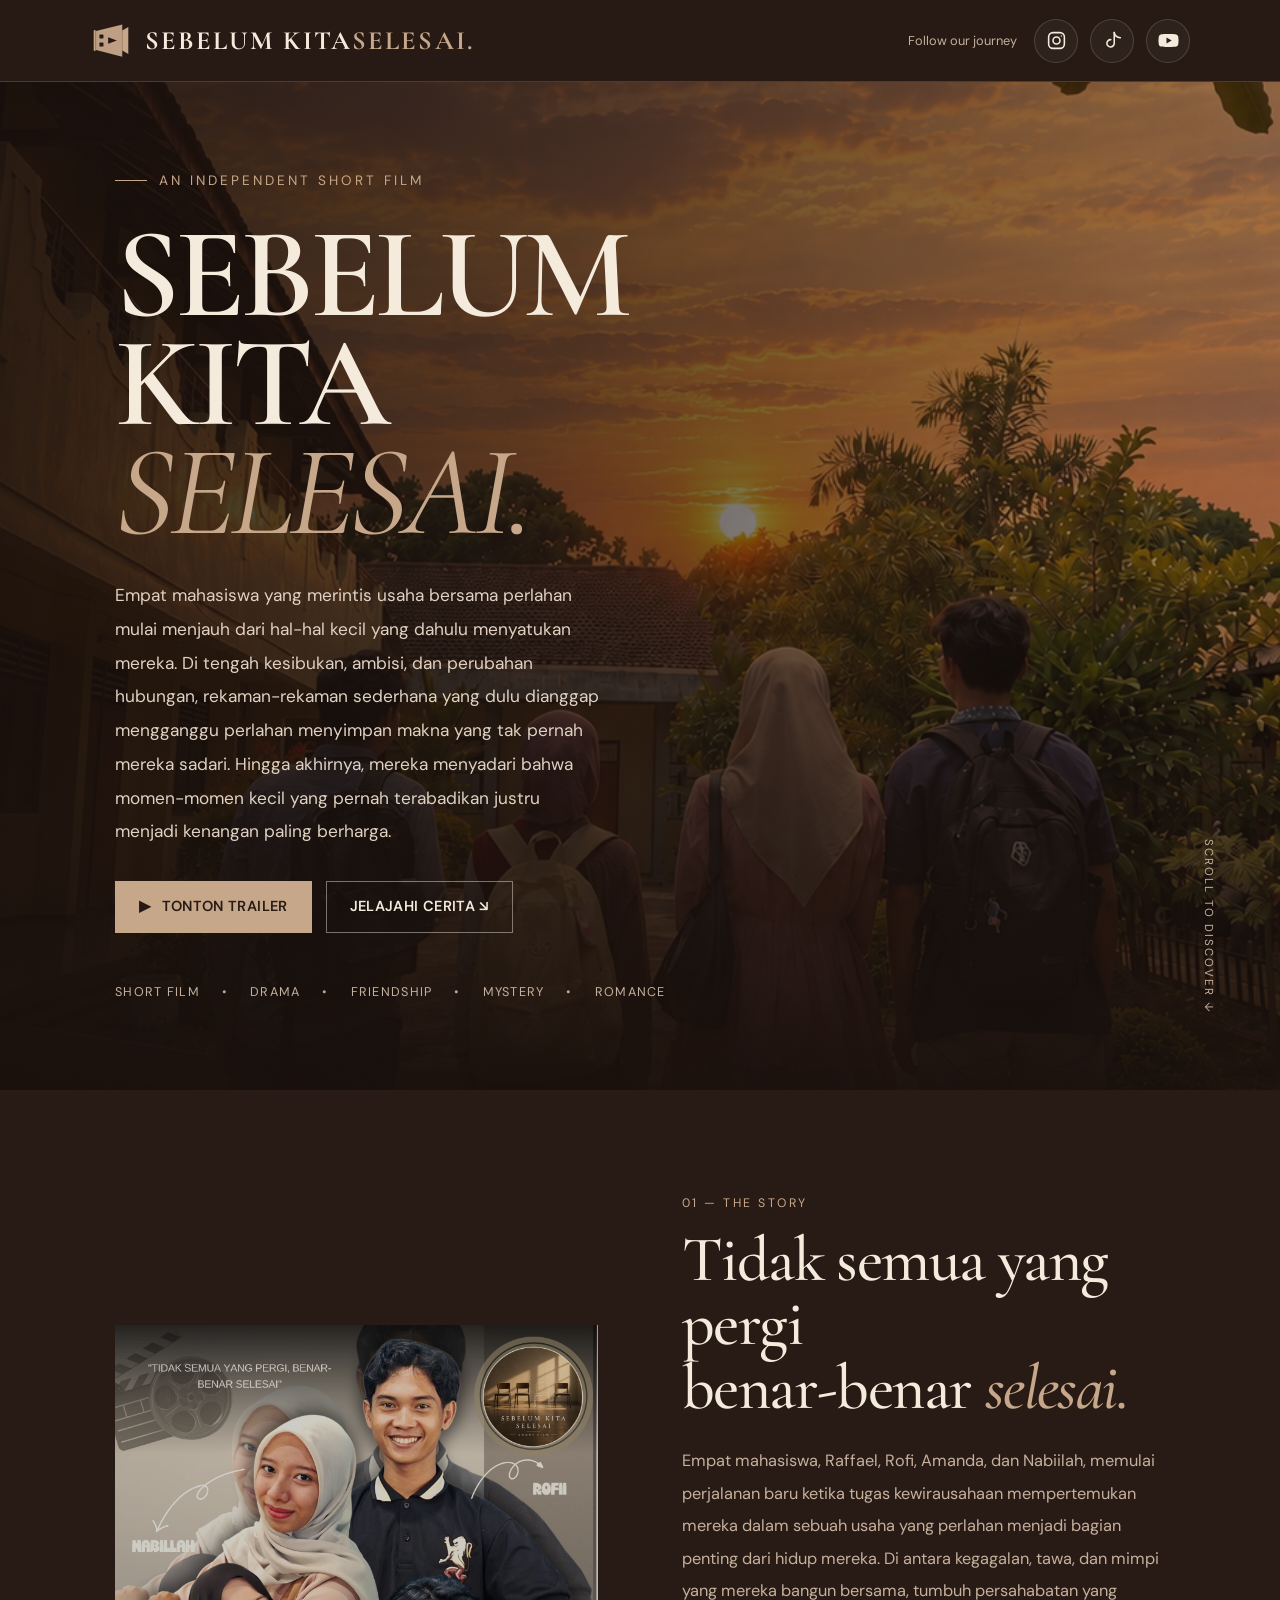
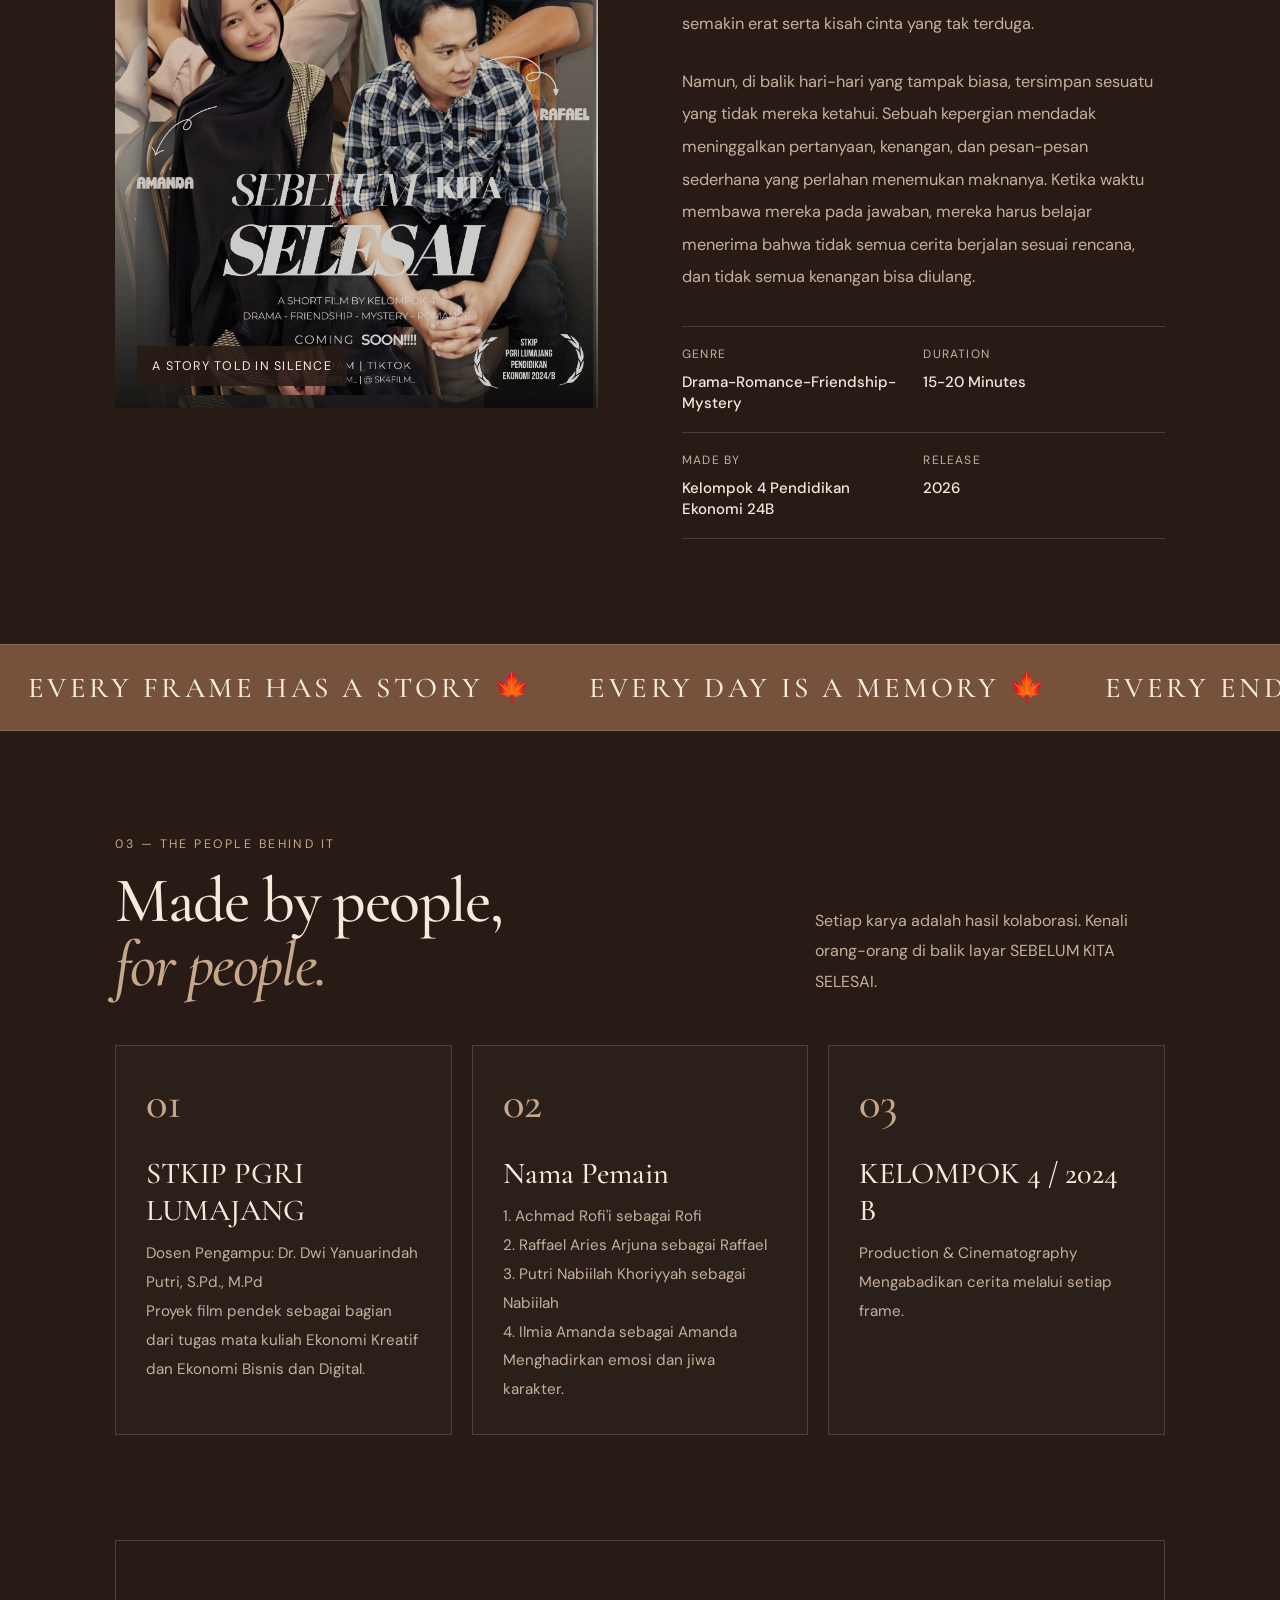
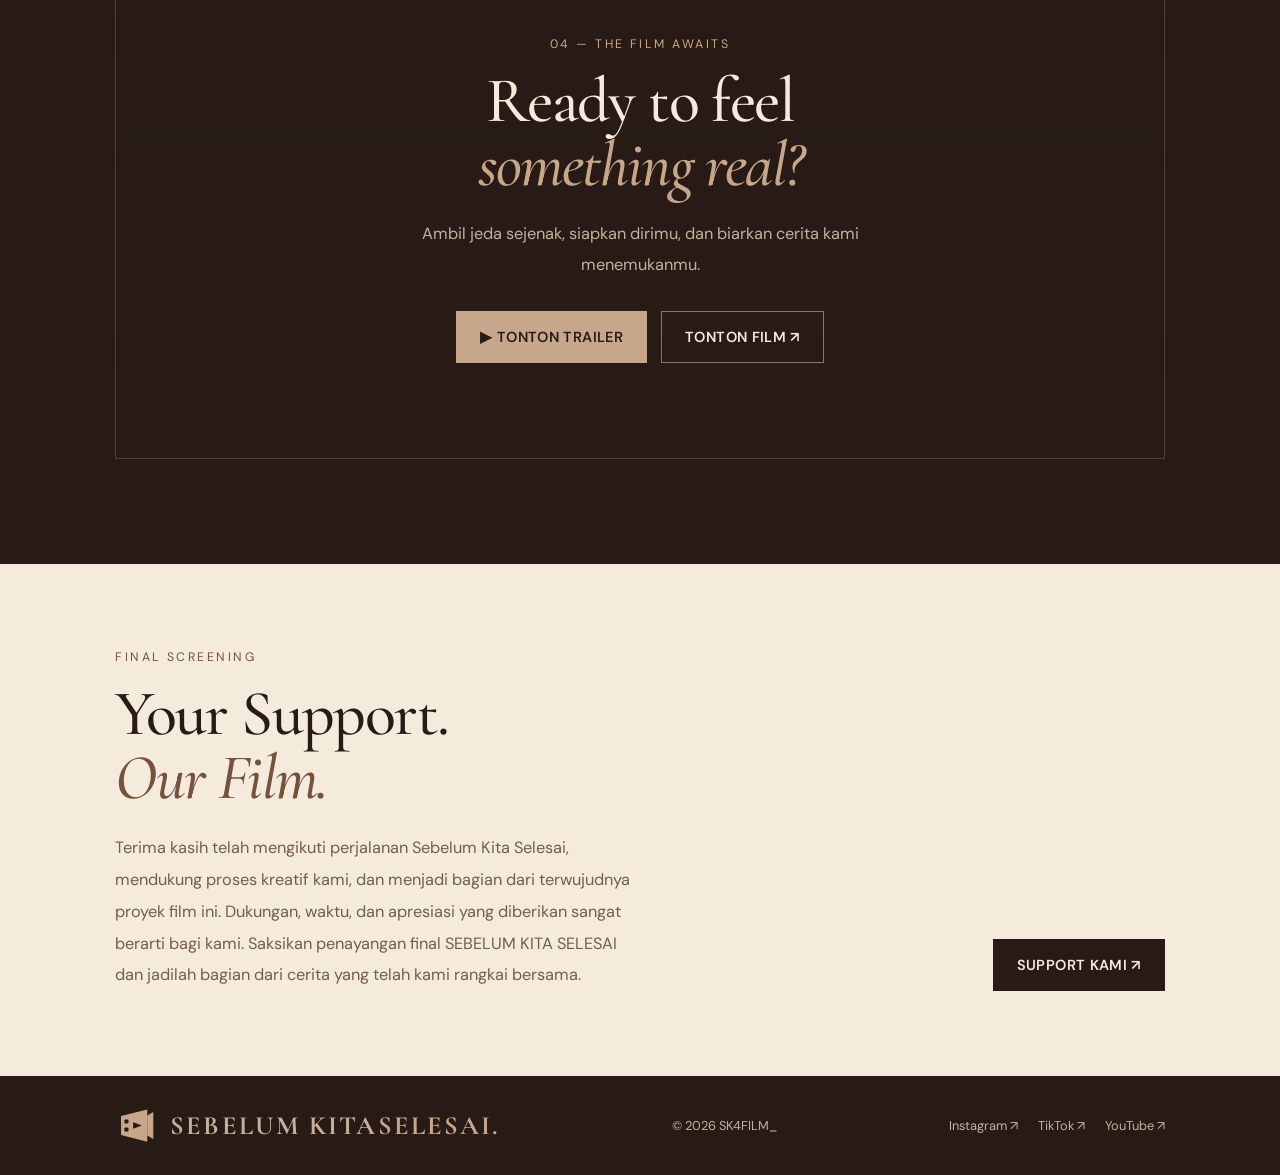
==== ekokreatifkel4.html @ dc094ff1 "Update ekokreatifkel4.html" ====
<!DOCTYPE html>
<html lang="id">
<head>
<meta charset="UTF-8">
<meta name="viewport" content="width=device-width, initial-scale=1">
<meta name="theme-color" content="#281b16">
<meta name="description" content="SEBELUM KITA SELESAI ">
<title>SEBELUM KITA SELESAI — Short Film Production</title>

<link rel="preconnect" href="https://fonts.googleapis.com">
<link rel="preconnect" href="https://fonts.gstatic.com" crossorigin>
<link href="https://fonts.googleapis.com/css2?family=Cormorant+Garamond:wght@400;500;600;700&family=DM+Sans:wght@400;500;600;700&display=swap" rel="stylesheet">

<style>
:root {
  --dark:#281b16;
  --dark2:#35251d;
  --brown:#76523d;
  --caramel:#c7a789;
  --cream:#f4ebdd;
  --muted:#c5b09d;
  --line:rgba(244,235,221,.16);
  --serif:"Cormorant Garamond",Georgia,serif;
  --sans:"DM Sans",sans-serif;
}
*{box-sizing:border-box;margin:0;padding:0}
html{scroll-behavior:smooth;scroll-padding-top:90px}
body{background:var(--dark);color:var(--cream);font-family:var(--sans);font-size:16px;overflow-x:hidden}
a{color:inherit;text-decoration:none}
button{font:inherit}
img{display:block;max-width:100%}
button,a{-webkit-tap-highlight-color:transparent}
::selection{background:var(--caramel);color:var(--dark)}

.intro{position:fixed;inset:0;z-index:1000;display:grid;place-items:center;background:var(--dark);animation:introOut .8s ease 1.1s forwards;pointer-events:none}
.intro span{font:600 clamp(2rem,7vw,4rem) var(--serif);letter-spacing:.2em;animation:introText 1s ease both}
@keyframes introText{from{opacity:0;transform:translateY(15px)}to{opacity:1;transform:translateY(0)}}
@keyframes introOut{to{opacity:0;visibility:hidden}}

nav{min-height:82px;padding:14px 7%;display:flex;align-items:center;justify-content:space-between;gap:24px;position:sticky;top:0;z-index:100;background:rgba(40,27,22,.94);backdrop-filter:blur(18px);border-bottom:1px solid var(--line)}
.brand{display:inline-flex;align-items:center;gap:12px;flex-shrink:0}
.brand-icon{width:43px;height:43px;color:var(--caramel);transition:transform .4s}
.brand:hover .brand-icon{transform:rotate(-8deg) scale(1.06)}
.logo{font:700 1.65rem var(--serif);letter-spacing:.08em;white-space:nowrap}
.logo span{color:var(--caramel)}
.header-right{display:flex;align-items:center;gap:12px}
.social-icon{width:44px;height:44px;border:1px solid var(--line);border-radius:50%;display:grid;place-items:center;color:var(--cream);background:rgba(255,255,255,.035);transition:background .3s,color .3s,transform .3s}
.social-icon svg{width:21px;height:21px;fill:none;stroke:currentColor;stroke-width:1.8;stroke-linecap:round;stroke-linejoin:round}
.social-icon.youtube svg{fill:currentColor;stroke:none}
.social-icon:hover{background:var(--caramel);color:var(--dark);transform:translateY(-3px)}
.header-label{font-size:.8rem;color:var(--muted);margin-right:5px}

.hero{min-height:680px;position:relative;display:flex;align-items:center;padding:90px 9%;overflow:hidden;isolation:isolate}
.hero::before{content:"";position:absolute;inset:0;z-index:-2;background:linear-gradient(90deg,rgba(25,16,12,.88) 0%,rgba(25,16,12,.62) 42%,rgba(25,16,12,.22) 100%),linear-gradient(0deg,rgba(25,16,12,.95) 0%,rgba(25,16,12,.12) 55%,rgba(25,16,12,.25) 100%),url("poster-film.png") center center/cover no-repeat;animation:heroZoom 12s ease-out forwards}
@keyframes heroZoom{from{transform:scale(1.07)}to{transform:scale(1)}}
.hero-content{max-width:720px}
.eyebrow{display:flex;align-items:center;gap:12px;text-transform:uppercase;letter-spacing:.22em;font-size:.85rem;color:var(--caramel)}
.eyebrow::before{content:"";width:32px;height:1px;background:var(--caramel)}
.hero h1{font:600 clamp(4.5rem,10vw,8.8rem)/.85 var(--serif);letter-spacing:-.04em;margin:32px 0;animation:rise .9s .2s both}
.hero h1 em{color:var(--caramel);font-weight:400}
.hero-description{max-width:490px;font-size:1.08rem;line-height:1.95;color:#e0d1c2;margin-bottom:32px;animation:rise .9s .4s both}
.actions{display:flex;gap:14px;flex-wrap:wrap}
.btn{min-height:52px;padding:13px 23px;display:inline-flex;align-items:center;justify-content:center;gap:10px;font-size:.91rem;font-weight:600;letter-spacing:.025em;cursor:pointer;border:1px solid transparent;transition:transform .3s,background .3s,color .3s}
.btn:hover{transform:translateY(-3px)}
.btn-primary{background:var(--caramel);color:var(--dark)}
.btn-primary:hover{background:var(--cream)}
.btn-outline{border-color:rgba(244,235,221,.45);color:var(--cream)}
.btn-outline:hover{background:rgba(244,235,221,.1)}
.hero-meta{display:flex;flex-wrap:wrap;gap:22px;margin-top:50px;color:var(--muted);font-size:.79rem;letter-spacing:.1em;text-transform:uppercase}
.hero-meta span+span::before{content:"•";color:var(--caramel);margin-right:22px}
.scroll-note{position:absolute;right:5%;bottom:75px;writing-mode:vertical-rl;font-size:.72rem;letter-spacing:.18em;color:var(--muted)}
@keyframes rise{from{opacity:0;transform:translateY(25px)}to{opacity:1;transform:translateY(0)}}

section{padding:105px 9%}
.section-top{display:flex;align-items:end;justify-content:space-between;gap:30px;margin-bottom:48px}
.kicker{color:var(--caramel);text-transform:uppercase;font-size:.77rem;letter-spacing:.2em;margin-bottom:17px}
.section-title{font:500 clamp(2.8rem,5vw,4.5rem)/1 var(--serif);letter-spacing:-.025em}
.section-title em{color:var(--caramel)}
.section-note{max-width:350px;color:var(--muted);font-size:1rem;line-height:1.9}
.reveal{opacity:0;transform:translateY(28px);transition:opacity .8s ease,transform .8s ease}
.reveal.visible{opacity:1;transform:translateY(0)}

.story{display:grid;grid-template-columns:1fr 1fr;gap:8%;align-items:center}
.story-visual {position: relative;min-height: auto;overflow: hidden;background: var(--dark2);}
.story-visual img {display: block;width: 100%;height: auto;object-fit: contain;filter: sepia(.15) brightness(.8);transition: transform .8s;}
.story-visual:hover img {transform: scale(1.02);}
.image-label{position:absolute;bottom:22px;left:22px;padding:12px 15px;background:rgba(40,27,22,.88);font-size:.78rem;letter-spacing:.1em;text-transform:uppercase}
.story-copy p{color:var(--muted);font-size:1.02rem;line-height:2;margin:25px 0}
.story-details{display:grid;grid-template-columns:1fr 1fr;border-top:1px solid var(--line);margin-top:32px}
.detail{padding:19px 10px 19px 0;border-bottom:1px solid var(--line)}
.detail small{display:block;font-size:.75rem;letter-spacing:.1em;color:var(--muted);text-transform:uppercase;margin-bottom:9px}
.detail strong{font-size:.94rem;font-weight:500}

.marquee{padding:25px 0;overflow:hidden;background:var(--brown);border-top:1px solid var(--line);border-bottom:1px solid var(--line)}
.marquee-track{display:flex;width:max-content;animation:marquee 28s linear infinite}
.marquee-track span{font:500 1.8rem var(--serif);letter-spacing:.12em;padding:0 28px;white-space:nowrap}
.marquee-track i{color:var(--caramel);font-style:normal}
@keyframes marquee{to{transform:translateX(-50%)}}

.crew-grid{display:grid;grid-template-columns:repeat(3,1fr);gap:20px}
.crew-card{padding:30px;border:1px solid var(--line);background:rgba(255,255,255,.015);transition:border-color .3s,transform .3s}
.crew-card:hover{border-color:var(--caramel);transform:translateY(-5px)}
.crew-number{font:500 2.8rem var(--serif);color:var(--caramel);margin-bottom:25px}
.crew-card h3{font:500 1.9rem var(--serif);margin-bottom:10px}
.crew-card p{color:var(--muted);font-size:.95rem;line-height:1.9}

.watch-section{padding:0 9% 105px}
.watch-card{position:relative;overflow:hidden;padding:95px 30px;text-align:center;border:1px solid rgba(244,235,221,.18);background:linear-gradient(rgba(40,27,22,.82),rgba(40,27,22,.94)),url("https://images.unsplash.com/photo-1489599849927-2ee91cede3ba?auto=format&fit=crop&w=1600&q=85") center/cover}
.watch-card .section-title{margin-bottom:22px}
.watch-card p{color:var(--muted);font-size:1.02rem;line-height:1.9;margin:0 auto 30px;max-width:480px}
.center-actions{justify-content:center}

.contact{background:var(--cream);color:var(--dark);padding:85px 9%}
.contact .kicker{color:var(--brown)}
.contact .section-title em{color:var(--brown)}
.contact-inner{display:flex;justify-content:space-between;align-items:end;gap:35px}
.contact-copy{max-width:520px;color:#735e4d;line-height:1.95;font-size:1.02rem;margin-top:22px}
.contact .btn-primary{background:var(--dark);color:var(--cream);flex-shrink:0}
.contact .btn-primary:hover{background:var(--brown)}

footer{padding:28px 9%;display:flex;align-items:center;justify-content:space-between;gap:22px;color:var(--muted);font-size:.8rem}
.footer-links{display:flex;gap:20px;flex-wrap:wrap}
.footer-links a{transition:color .3s}
.footer-links a:hover{color:var(--cream)}

.modal{position:fixed;inset:0;z-index:500;background:rgba(12,8,6,.95);display:none;align-items:center;justify-content:center;padding:22px}
.modal.active{display:flex;animation:fadeIn .3s ease}
.modal-box{width:min(900px,100%)}
.modal-top{display:flex;justify-content:space-between;align-items:center;gap:15px;margin-bottom:15px;font:500 1.6rem var(--serif)}
.modal-close{background:transparent;color:var(--cream);border:1px solid var(--line);width:43px;height:43px;cursor:pointer;font-size:1.5rem}
.video-frame{position:relative;width:100%;aspect-ratio:16/9;background:#100b08}
.video-frame iframe{width:100%;height:100%;border:0}
@keyframes fadeIn{from{opacity:0}to{opacity:1}}

@media(max-width:760px){
  nav{min-height:72px;padding:12px 5%;gap:12px}
  .brand{gap:8px}
  .brand-icon{width:33px;height:33px}
  .logo{font-size:1.22rem;letter-spacing:.045em}
  .header-right{gap:7px}
  .header-label{display:none}
  .social-icon{width:36px;height:36px}
  .social-icon svg{width:18px;height:18px}
  .hero{min-height:680px;padding:85px 7%}
  .hero::before{background:linear-gradient(90deg,rgba(25,16,12,.72) 0%,rgba(25,16,12,.35) 100%),linear-gradient(0deg,rgba(25,16,12,.96) 0%,rgba(25,16,12,.12) 70%,rgba(25,16,12,.30) 100%),url("poster-film.png") center center/cover no-repeat}
  .hero h1{font-size:clamp(4.2rem,16vw,7rem);margin:28px 0}
  .hero-description{font-size:1rem;line-height:1.9}
  .hero-meta{gap:12px}
  .hero-meta span+span::before{margin-right:12px}
  .scroll-note{display:none}
  section{padding:76px 7%}
  .section-top{display:block}
  .section-note{margin-top:20px;font-size:.98rem}
  .story{grid-template-columns:1fr;gap:35px}
  .story-visual,.story-visual img{min-height:330px;height:330px}
  .story-copy p{font-size:1rem}
  .crew-grid{grid-template-columns:1fr}
  .crew-card{padding:25px}
  .crew-number{margin-bottom:12px}
  .watch-section{padding:0 7% 76px}
  .watch-card{padding:70px 20px}
  .contact{padding:70px 7%}
  .contact-inner{align-items:start;flex-direction:column}
  footer{padding:27px 7%;flex-direction:column;align-items:start;font-size:.78rem}
}
@media(max-width:380px){
  .logo{font-size:1.05rem}
  .brand-icon{width:29px;height:29px}
  .header-right{gap:5px}
  .social-icon{width:32px;height:32px}
  .social-icon svg{width:16px;height:16px}
  .btn{padding:12px 15px;font-size:.85rem}
}
@media(prefers-reduced-motion:reduce){
  *,*::before,*::after{animation-duration:.01ms!important;animation-iteration-count:1!important;scroll-behavior:auto!important;transition-duration:.01ms!important}
}
</style>
</head>

<body>
<div class="intro" aria-hidden="true"><span>SEBELUM KITA SELESAI</span></div>

<!-- HEADER -->
<nav>
  <a class="brand" href="#home" aria-label="SEBELUM KITA SELESAI beranda">
    <svg class="brand-icon" viewBox="0 0 64 64" fill="none" xmlns="http://www.w3.org/2000/svg" aria-hidden="true">
      <path d="M9 18L48 8V56L9 46V18Z" fill="currentColor" opacity=".95"/>
      <path d="M48 17L57 12V52L48 47" fill="currentColor"/>
      <rect x="14" y="23" width="6" height="6" rx="1" fill="#281b16"/>
      <rect x="14" y="35" width="6" height="6" rx="1" fill="#281b16"/>
      <path d="M27 27L40 32L27 37V27Z" fill="#281b16"/>
      <path d="M7 18L7 46" stroke="currentColor" stroke-width="3" stroke-linecap="round"/>
    </svg>
    <span class="logo">SEBELUM KITA<span>SELESAI.</span></span>
  </a>

  <div class="header-right">
    <span class="header-label">Follow our journey</span>
    <a class="social-icon" id="instagramTop" href="https://www.instagram.com/sk4film_" target="_blank" rel="noopener noreferrer" aria-label="Instagram SEBELUM KITA SELESAI" title="Instagram">
      <svg viewBox="0 0 24 24" aria-hidden="true">
        <rect x="3" y="3" width="18" height="18" rx="5"/>
        <circle cx="12" cy="12" r="4"/>
        <circle cx="17.5" cy="6.8" r=".8" fill="currentColor" stroke="none"/>
      </svg>
    </a>
    <a class="social-icon" id="tiktokTop" href="https://www.tiktok.com/@ekokreatifkel4" target="_blank" rel="noopener noreferrer" aria-label="TikTok SEBELUM KITA SELESAI" title="TikTok">
      <svg viewBox="0 0 24 24" aria-hidden="true">
        <path d="M14 3V15.2A4.2 4.2 0 1 1 10 11"/>
        <path d="M14 3C14.5 6.5 17 8.5 21 8.8"/>
      </svg>
    </a>
    <a class="social-icon youtube" id="youtubeTop" href="https://www.youtube.com/@skselesaiproject" target="_blank" rel="noopener noreferrer" aria-label="YouTube SEBELUM KITA SELESAI" title="YouTube">
      <svg viewBox="0 0 24 24" aria-hidden="true">
        <path d="M23 7.2a3 3 0 0 0-2.1-2.1C19 4.6 12 4.6 12 4.6s-7 0-8.9.5A3 3 0 0 0 1 7.2 31 31 0 0 0 .5 12a31 31 0 0 0 .5 4.8 3 3 0 0 0 2.1 2.1c1.9.5 8.9.5 8.9.5s7 0 8.9-.5a3 3 0 0 0 2.1-2.1A31 31 0 0 0 23.5 12a31 31 0 0 0-.5-4.8ZM9.7 15.3V8.7l6 3.3-6 3.3Z"/>
      </svg>
    </a>
  </div>
</nav>

<!-- HERO -->
<header class="hero" id="home">
  <div class="hero-content">
    <div class="eyebrow">An Independent Short Film</div>
    <h1>SEBELUM KITA<br><em>SELESAI.</em></h1>
    <p class="hero-description">
      Empat mahasiswa yang merintis usaha bersama 
      perlahan mulai menjauh dari hal-hal kecil 
      yang dahulu menyatukan mereka. Di tengah kesibukan, 
      ambisi, dan perubahan hubungan, rekaman-rekaman
      sederhana yang dulu dianggap mengganggu perlahan
      menyimpan makna yang tak pernah mereka sadari. 
      Hingga akhirnya, mereka menyadari bahwa 
      momen-momen kecil yang pernah terabadikan 
      justru menjadi kenangan paling berharga.
    </p>
    <div class="actions">
      <button class="btn btn-primary" onclick="openTrailer()"><span>▶</span> TONTON TRAILER</button>
      <a href="#story" class="btn btn-outline">JELAJAHI CERITA ↘</a>
    </div>
    <div class="hero-meta">
      <span>Short Film</span>
      <span>Drama</span>
      <span>Friendship</span>
      <span>Mystery</span>
      <span>Romance</span>
    </div>
  </div>
  <div class="scroll-note">SCROLL TO DISCOVER ↓</div>
</header>

<!-- BAGIAN 01: THE STORY -->
<section id="story">
  <div class="story">
    <div class="story-visual reveal">
      <img src="poster-main.png" loading="lazy">
      <div class="image-label">A story told in silence</div>
    </div>
    <div class="story-copy reveal">
      <div class="kicker">01 — The Story</div>
      <h2 class="section-title">Tidak semua yang pergi<br>benar-benar <em>selesai.</em></h2>
      <p>Empat mahasiswa, Raffael, Rofi, Amanda, dan Nabiilah, memulai perjalanan baru ketika tugas kewirausahaan mempertemukan mereka dalam sebuah usaha yang perlahan menjadi bagian penting dari hidup mereka. Di antara kegagalan, tawa, dan mimpi yang mereka bangun bersama, tumbuh persahabatan yang semakin erat serta kisah cinta yang tak terduga.</p>
      <p>Namun, di balik hari-hari yang tampak biasa, tersimpan sesuatu yang tidak mereka ketahui. Sebuah kepergian mendadak meninggalkan pertanyaan, kenangan, dan pesan-pesan sederhana yang perlahan menemukan maknanya. Ketika waktu membawa mereka pada jawaban, mereka harus belajar menerima bahwa tidak semua cerita berjalan sesuai rencana, dan tidak semua kenangan bisa diulang.</p>
      <div class="story-details">
        <div class="detail"><small>Genre</small><strong>Drama-Romance-Friendship-Mystery</strong></div>
        <div class="detail"><small>Duration</small><strong>15-20 Minutes</strong></div>
        <div class="detail"><small>Made By</small><strong>Kelompok 4 Pendidikan Ekonomi 24B</strong></div>
        <div class="detail"><small>Release</small><strong>2026</strong></div>
      </div>
    </div>
  </div>
</section>

<!-- MOVING TEXT -->
<div class="marquee">
  <div class="marquee-track">
    <span>EVERY FRAME HAS A STORY <i>🍁</i></span>
    <span>EVERY DAY IS A MEMORY <i>🍁</i></span>
    <span>EVERY ENDING LEAVES SOMETHING  <i>🍁</i></span>
    <span>EVERY FRAME HAS A STORY <i>🍁</i></span>
    <span>EVERY DAY IS A MEMORY <i>🍁</i></span>
    <span>EVERY ENDING LEAVES SOMETHINGY <i>🍁</i></span>
  </div>
</div>

<!-- BAGIAN 02 DIHAPUS SESUAI PERMINTAAN -->
<!-- BAGIAN 03: THE PEOPLE BEHIND IT -->
<section id="crew">
  <div class="section-top reveal">
    <div>
      <div class="kicker">03 — The People Behind It</div>
      <h2 class="section-title">Made by people,<br><em>for people.</em></h2>
    </div>
    <p class="section-note">Setiap karya adalah hasil kolaborasi. Kenali orang-orang di balik layar SEBELUM KITA SELESAI.</p>
  </div>

  <div class="crew-grid">
    <article class="crew-card reveal">
      <div class="crew-number">01</div>
      <h3>STKIP PGRI LUMAJANG</h3>
      <p>Dosen Pengampu: Dr. Dwi Yanuarindah Putri, S.Pd., M.Pd<br>Proyek film pendek sebagai bagian dari tugas mata kuliah Ekonomi Kreatif dan Ekonomi Bisnis dan Digital.</p>
    </article>

    <article class="crew-card reveal">
      <div class="crew-number">02</div>
      <h3>Nama Pemain</h3>
      <p>
        1. Achmad Rofi'i sebagai Rofi<br>
        2. Raffael Aries Arjuna sebagai Raffael<br>
        3. Putri Nabiilah Khoriyyah sebagai Nabiilah<br>
        4. Ilmia Amanda sebagai Amanda<br>
        Menghadirkan emosi dan jiwa karakter.
      </p>
    </article>

    <article class="crew-card reveal">
      <div class="crew-number">03</div>
      <h3>KELOMPOK 4 / 2024 B</h3>
      <p>Production &amp; Cinematography<br>Mengabadikan cerita melalui setiap frame.</p>
    </article>
  </div>
</section>

<!-- BAGIAN 04: THE FILM AWAITS -->
<section class="watch-section" id="watch">
  <div class="watch-card reveal">
    <div class="kicker">04 — The Film Awaits</div>
    <h2 class="section-title">Ready to feel<br><em>something real?</em></h2>
    <p>Ambil jeda sejenak, siapkan dirimu, dan biarkan cerita kami menemukanmu.</p>
    <div class="actions center-actions">
      <button class="btn btn-primary" onclick="openTrailer()">▶ TONTON TRAILER</button>
      <a class="btn btn-outline" id="filmLink" href="https://www.youtube.com/@skselesaiproject/" target="_blank" rel="noopener noreferrer">TONTON FILM ↗</a>
    </div>
  </div>
</section>

<!-- FINAL SCREENING / SUPPORT KAMI -->
<section class="contact" id="contact">
  <div class="contact-inner">
    <div>
      <div class="kicker">Final Screening</div>
      <h2 class="section-title">Your Support.<br><em>Our Film.</em></h2>
      <p class="contact-copy">
        Terima kasih telah mengikuti perjalanan Sebelum Kita Selesai,
        mendukung proses kreatif kami, dan menjadi bagian dari terwujudnya
        proyek film ini. Dukungan, waktu, dan apresiasi yang diberikan sangat berarti bagi kami.
        Saksikan penayangan final SEBELUM KITA SELESAI dan jadilah bagian dari cerita yang telah kami rangkai bersama.
      </p>
    </div>
    <a class="btn btn-primary" id="supportLink" href="https://www.youtube.com/@skselesaiproject" target="_blank" rel="noopener noreferrer">SUPPORT KAMI ↗</a>
  </div>
</section>

<!-- FOOTER -->
<footer>
  <a class="brand" href="#home">
    <svg class="brand-icon" viewBox="0 0 64 64" fill="none" xmlns="http://www.w3.org/2000/svg" aria-hidden="true">
      <path d="M9 18L48 8V56L9 46V18Z" fill="currentColor"/>
      <path d="M48 17L57 12V52L48 47" fill="currentColor"/>
      <rect x="14" y="23" width="6" height="6" rx="1" fill="#281b16"/>
      <rect x="14" y="35" width="6" height="6" rx="1" fill="#281b16"/>
      <path d="M27 27L40 32L27 37V27Z" fill="#281b16"/>
    </svg>
    <span class="logo">SEBELUM KITA<span>SELESAI.</span></span>
  </a>
  <span>© <span id="year"></span> SK4FILM_</span>
  <div class="footer-links">
    <a id="instagramFooter" href="https://www.instagram.com/sk4film_" target="_blank" rel="noopener noreferrer">Instagram ↗</a>
    <a id="tiktokFooter" href="https://www.tiktok.com/@ekokreatifkel4" target="_blank" rel="noopener noreferrer">TikTok ↗</a>
    <a id="youtubeFooter" href="https://www.youtube.com/@skselesaiproject/" target="_blank" rel="noopener noreferrer">YouTube ↗</a>
  </div>
</footer>

<!-- TRAILER MODAL -->
<div class="modal" id="trailerModal" role="dialog" aria-modal="true" aria-label="Trailer film" onclick="backdropClose(event)">
  <div class="modal-box">
    <div class="modal-top">
      <span>Sebelum Kita Selesai — Official Trailer</span>
      <button class="modal-close" onclick="closeTrailer()" aria-label="Tutup trailer">×</button>
    </div>
    <div class="video-frame">
      <iframe id="trailerVideo" src="" title="Sebelum Kita Selesai Film Trailer" allow="autoplay; encrypted-media; picture-in-picture" allowfullscreen></iframe>
    </div>
  </div>
</div>

<script>
/* PENGATURAN WEBSITE */
const CONFIG = {
  trailerId: "9LTRGFs3Pbk",
  filmUrl: "https://youtu.be/9LTRGFs3Pbk",
  supportUrl: "https://www.youtube.com/@skselesaiproject",
  instagram: "https://www.instagram.com/sk4film_",
  tiktok: "https://www.tiktok.com/@ekokreatifkel4",
  youtube: "https://www.youtube.com/@skselesaiproject/"
};

/* TAUTAN MEDIA SOSIAL */
const socialLinks = {
  instagramTop: CONFIG.instagram,
  instagramFooter: CONFIG.instagram,
  tiktokTop: CONFIG.tiktok,
  tiktokFooter: CONFIG.tiktok,
  youtubeTop: CONFIG.youtube,
  youtubeFooter: CONFIG.youtube
};

Object.entries(socialLinks).forEach(([id, url]) => {
  const element = document.getElementById(id);
  if (element) element.href = url;
});

document.getElementById("filmLink").href = CONFIG.filmUrl;
document.getElementById("supportLink").href = CONFIG.supportUrl;
document.getElementById("year").textContent = new Date().getFullYear();

/* TRAILER POPUP */
const modal = document.getElementById("trailerModal");
const video = document.getElementById("trailerVideo");

function openTrailer() {
  const trailerId = CONFIG.trailerId;

  if (!trailerId || trailerId === "YOUR_TRAILER_VIDEO_ID") {
    alert("ID trailer belum diisi.");
    return;
  }

  video.src =
    "https://www.youtube.com/embed/" +
    trailerId +
    "?autoplay=1&rel=0";

  modal.classList.add("active");
  document.body.style.overflow = "hidden";
}

function closeTrailer() {
  modal.classList.remove("active");
  video.src = "";
  document.body.style.overflow = "";
}

function backdropClose(event) {
  if (event.target === modal) closeTrailer();
}

document.addEventListener("keydown", function(event) {
  if (event.key === "Escape") closeTrailer();
});

/* ANIMASI SAAT SCROLL */
if ("IntersectionObserver" in window) {
  const observer = new IntersectionObserver((entries) => {
    entries.forEach((entry) => {
      if (entry.isIntersecting) {
        entry.target.classList.add("visible");
        observer.unobserve(entry.target);
      }
    });
  }, { threshold: 0.12 });

  document.querySelectorAll(".reveal").forEach((element, index) => {
    element.style.transitionDelay = (index % 3) * 100 + "ms";
    observer.observe(element);
  });
} else {
  document.querySelectorAll(".reveal").forEach((element) => {
    element.classList.add("visible");
  });
}
</script>
</body>
</html>
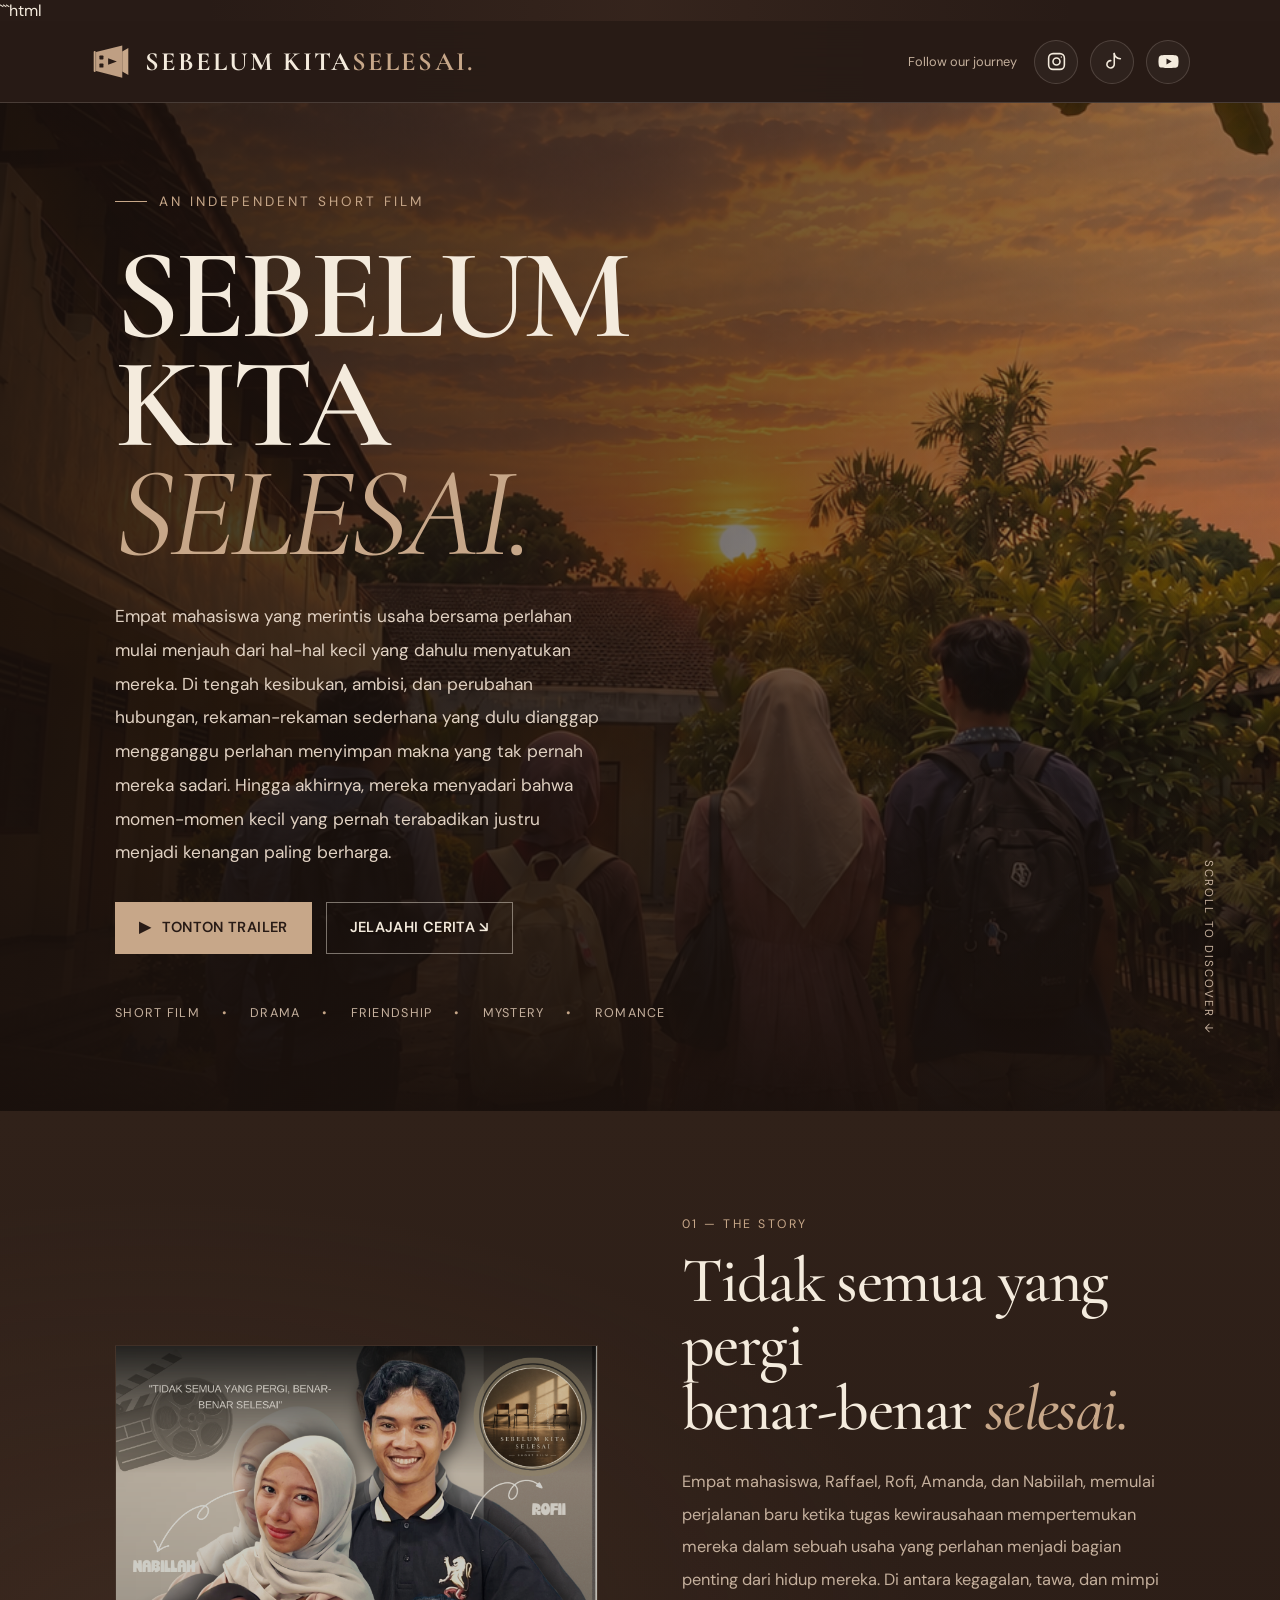
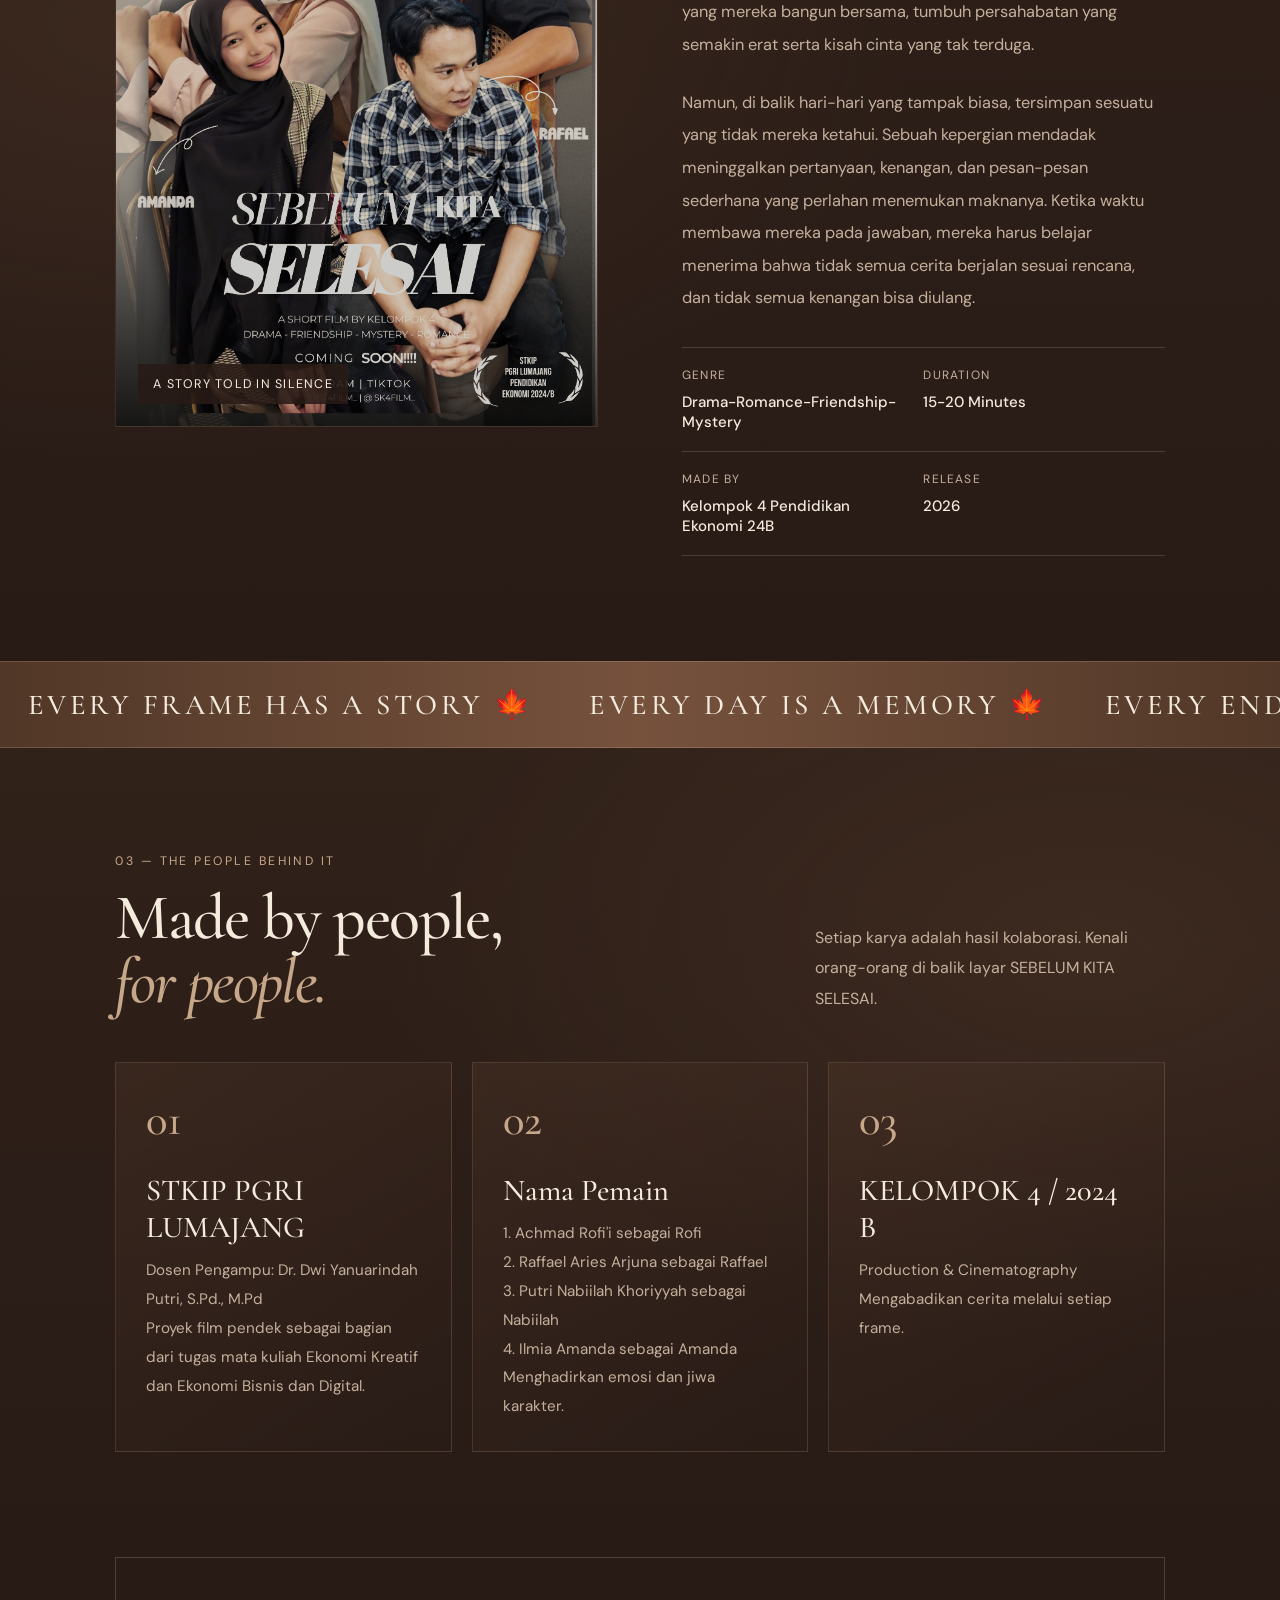
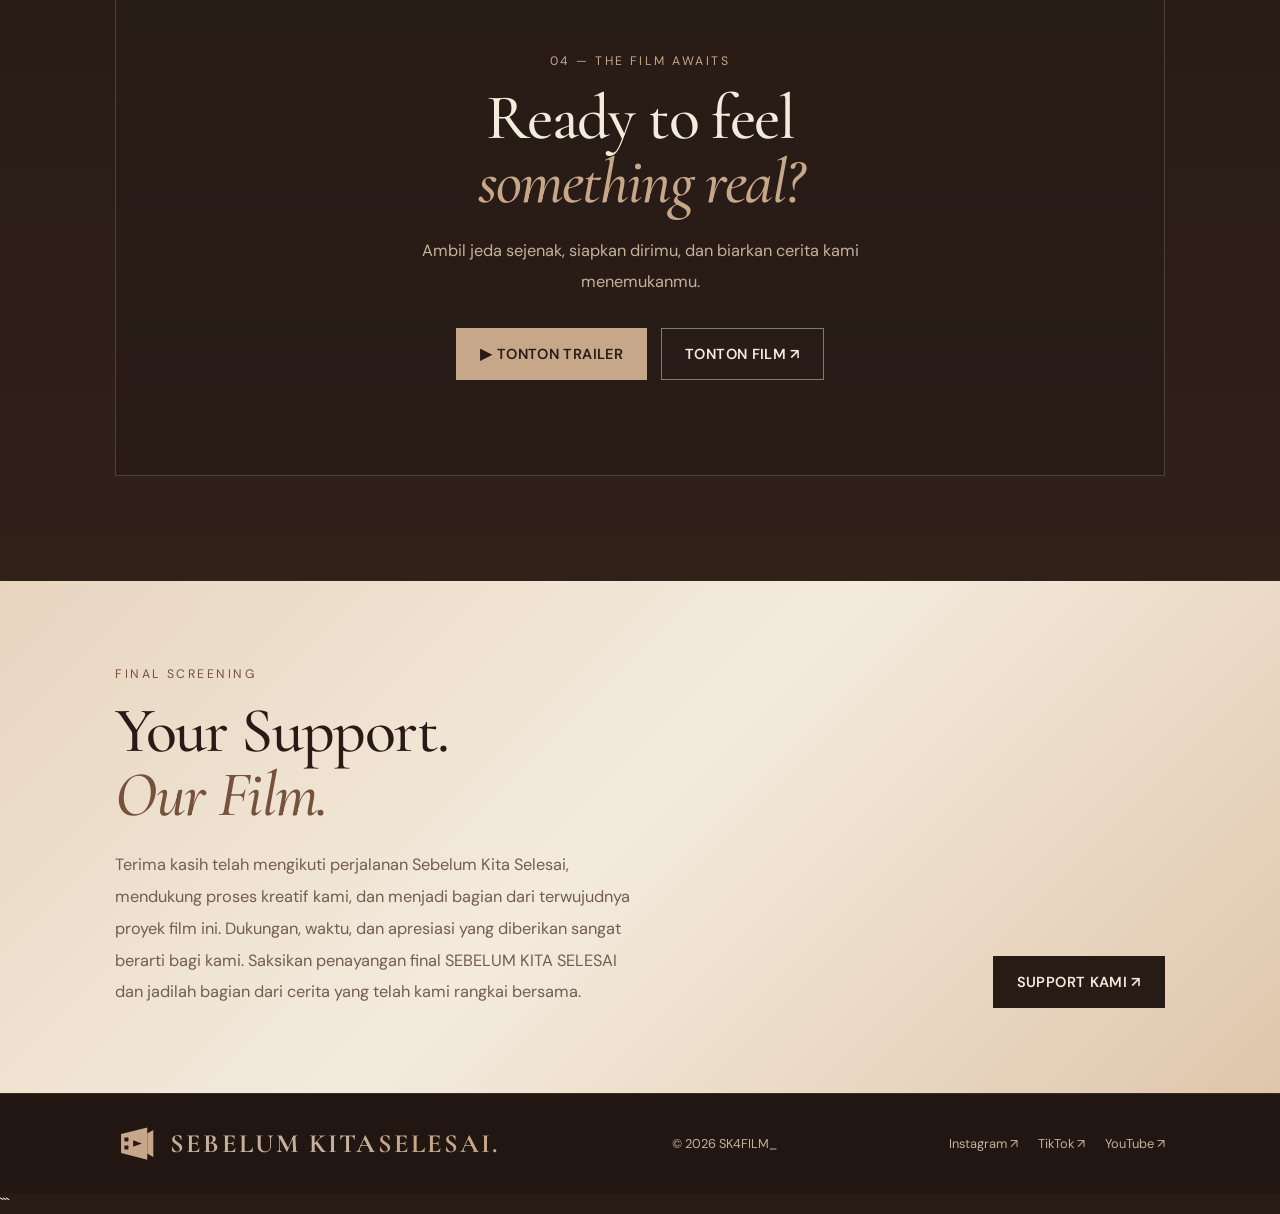
==== commit b34cf08a: "Update ekokreatifkel4.html" ====
--- a/ekokreatifkel4.html
+++ b/ekokreatifkel4.html
@@ -1,4 +1,4 @@
-
+```html
 <!DOCTYPE html>
 <html lang="id">
 <head>
@@ -26,7 +26,15 @@
 }
 *{box-sizing:border-box;margin:0;padding:0}
 html{scroll-behavior:smooth;scroll-padding-top:90px}
-body{background:var(--dark);color:var(--cream);font-family:var(--sans);font-size:16px;overflow-x:hidden}
+body{
+  background:
+    radial-gradient(ellipse at 50% 0%,rgba(118,82,61,.17),transparent 48%),
+    #281b16;
+  color:var(--cream);
+  font-family:var(--sans);
+  font-size:16px;
+  overflow-x:hidden
+}
 a{color:inherit;text-decoration:none}
 button{font:inherit}
 img{display:block;max-width:100%}
@@ -72,7 +80,22 @@
 .scroll-note{position:absolute;right:5%;bottom:75px;writing-mode:vertical-rl;font-size:.72rem;letter-spacing:.18em;color:var(--muted)}
 @keyframes rise{from{opacity:0;transform:translateY(25px)}to{opacity:1;transform:translateY(0)}}
 
-section{padding:105px 9%}
+/* BACKGROUND BAGIAN KONTEN: COKELAT SINEMATIK SENADA DENGAN POSTER */
+section{
+  padding:105px 9%;
+  background:
+    linear-gradient(180deg,rgba(53,37,29,.36),rgba(40,27,22,.96));
+}
+#story{
+  background:
+    radial-gradient(ellipse at 12% 45%,rgba(118,82,61,.20),transparent 48%),
+    linear-gradient(180deg,#302119 0%,#281b16 100%);
+}
+#crew{
+  background:
+    radial-gradient(ellipse at 85% 25%,rgba(118,82,61,.20),transparent 46%),
+    linear-gradient(180deg,#302119 0%,#281b16 100%);
+}
 .section-top{display:flex;align-items:end;justify-content:space-between;gap:30px;margin-bottom:48px}
 .kicker{color:var(--caramel);text-transform:uppercase;font-size:.77rem;letter-spacing:.2em;margin-bottom:17px}
 .section-title{font:500 clamp(2.8rem,5vw,4.5rem)/1 var(--serif);letter-spacing:-.025em}
@@ -82,9 +105,9 @@
 .reveal.visible{opacity:1;transform:translateY(0)}
 
 .story{display:grid;grid-template-columns:1fr 1fr;gap:8%;align-items:center}
-.story-visual {position: relative;min-height: auto;overflow: hidden;background: var(--dark2);}
-.story-visual img {display: block;width: 100%;height: auto;object-fit: contain;filter: sepia(.15) brightness(.8);transition: transform .8s;}
-.story-visual:hover img {transform: scale(1.02);}
+.story-visual{position:relative;min-height:auto;overflow:hidden;background:linear-gradient(145deg,#35251d,#281b16);border:1px solid rgba(199,167,137,.13)}
+.story-visual img{display:block;width:100%;height:auto;object-fit:contain;filter:sepia(.15) brightness(.8);transition:transform .8s}
+.story-visual:hover img{transform:scale(1.02)}
 .image-label{position:absolute;bottom:22px;left:22px;padding:12px 15px;background:rgba(40,27,22,.88);font-size:.78rem;letter-spacing:.1em;text-transform:uppercase}
 .story-copy p{color:var(--muted);font-size:1.02rem;line-height:2;margin:25px 0}
 .story-details{display:grid;grid-template-columns:1fr 1fr;border-top:1px solid var(--line);margin-top:32px}
@@ -92,26 +115,29 @@
 .detail small{display:block;font-size:.75rem;letter-spacing:.1em;color:var(--muted);text-transform:uppercase;margin-bottom:9px}
 .detail strong{font-size:.94rem;font-weight:500}
 
-.marquee{padding:25px 0;overflow:hidden;background:var(--brown);border-top:1px solid var(--line);border-bottom:1px solid var(--line)}
+.marquee{padding:25px 0;overflow:hidden;background:linear-gradient(90deg,#513727,#76523d,#513727);border-top:1px solid var(--line);border-bottom:1px solid var(--line)}
 .marquee-track{display:flex;width:max-content;animation:marquee 28s linear infinite}
 .marquee-track span{font:500 1.8rem var(--serif);letter-spacing:.12em;padding:0 28px;white-space:nowrap}
 .marquee-track i{color:var(--caramel);font-style:normal}
 @keyframes marquee{to{transform:translateX(-50%)}}
 
 .crew-grid{display:grid;grid-template-columns:repeat(3,1fr);gap:20px}
-.crew-card{padding:30px;border:1px solid var(--line);background:rgba(255,255,255,.015);transition:border-color .3s,transform .3s}
+.crew-card{padding:30px;border:1px solid rgba(199,167,137,.19);background:linear-gradient(145deg,rgba(118,82,61,.17),rgba(40,27,22,.45));transition:border-color .3s,transform .3s}
 .crew-card:hover{border-color:var(--caramel);transform:translateY(-5px)}
 .crew-number{font:500 2.8rem var(--serif);color:var(--caramel);margin-bottom:25px}
 .crew-card h3{font:500 1.9rem var(--serif);margin-bottom:10px}
 .crew-card p{color:var(--muted);font-size:.95rem;line-height:1.9}
 
-.watch-section{padding:0 9% 105px}
-.watch-card{position:relative;overflow:hidden;padding:95px 30px;text-align:center;border:1px solid rgba(244,235,221,.18);background:linear-gradient(rgba(40,27,22,.82),rgba(40,27,22,.94)),url("https://images.unsplash.com/photo-1489599849927-2ee91cede3ba?auto=format&fit=crop&w=1600&q=85") center/cover}
+.watch-section{
+  padding:0 9% 105px;
+  background:linear-gradient(180deg,#281b16,#302119);
+}
+.watch-card{position:relative;overflow:hidden;padding:95px 30px;text-align:center;border:1px solid rgba(244,235,221,.18);background:linear-gradient(rgba(40,27,22,.78),rgba(40,27,22,.92)),url("https://images.unsplash.com/photo-1489599849927-2ee91cede3ba?auto=format&fit=crop&w=1600&q=85") center/cover}
 .watch-card .section-title{margin-bottom:22px}
 .watch-card p{color:var(--muted);font-size:1.02rem;line-height:1.9;margin:0 auto 30px;max-width:480px}
 .center-actions{justify-content:center}
 
-.contact{background:var(--cream);color:var(--dark);padding:85px 9%}
+.contact{background:linear-gradient(135deg,#e7d5bf 0%,#f4ebdd 48%,#dfc6ab 100%);color:var(--dark);padding:85px 9%}
 .contact .kicker{color:var(--brown)}
 .contact .section-title em{color:var(--brown)}
 .contact-inner{display:flex;justify-content:space-between;align-items:end;gap:35px}
@@ -119,7 +145,7 @@
 .contact .btn-primary{background:var(--dark);color:var(--cream);flex-shrink:0}
 .contact .btn-primary:hover{background:var(--brown)}
 
-footer{padding:28px 9%;display:flex;align-items:center;justify-content:space-between;gap:22px;color:var(--muted);font-size:.8rem}
+footer{padding:28px 9%;display:flex;align-items:center;justify-content:space-between;gap:22px;color:var(--muted);font-size:.8rem;background:#211611;border-top:1px solid rgba(199,167,137,.15)}
 .footer-links{display:flex;gap:20px;flex-wrap:wrap}
 .footer-links a{transition:color .3s}
 .footer-links a:hover{color:var(--cream)}
@@ -153,7 +179,8 @@
   .section-top{display:block}
   .section-note{margin-top:20px;font-size:.98rem}
   .story{grid-template-columns:1fr;gap:35px}
-  .story-visual,.story-visual img{min-height:330px;height:330px}
+  .story-visual{min-height:0;height:auto}
+  .story-visual img{min-height:0;height:auto;width:100%;object-fit:contain}
   .story-copy p{font-size:1rem}
   .crew-grid{grid-template-columns:1fr}
   .crew-card{padding:25px}
@@ -472,3 +499,4 @@
 </script>
 </body>
 </html>
+```
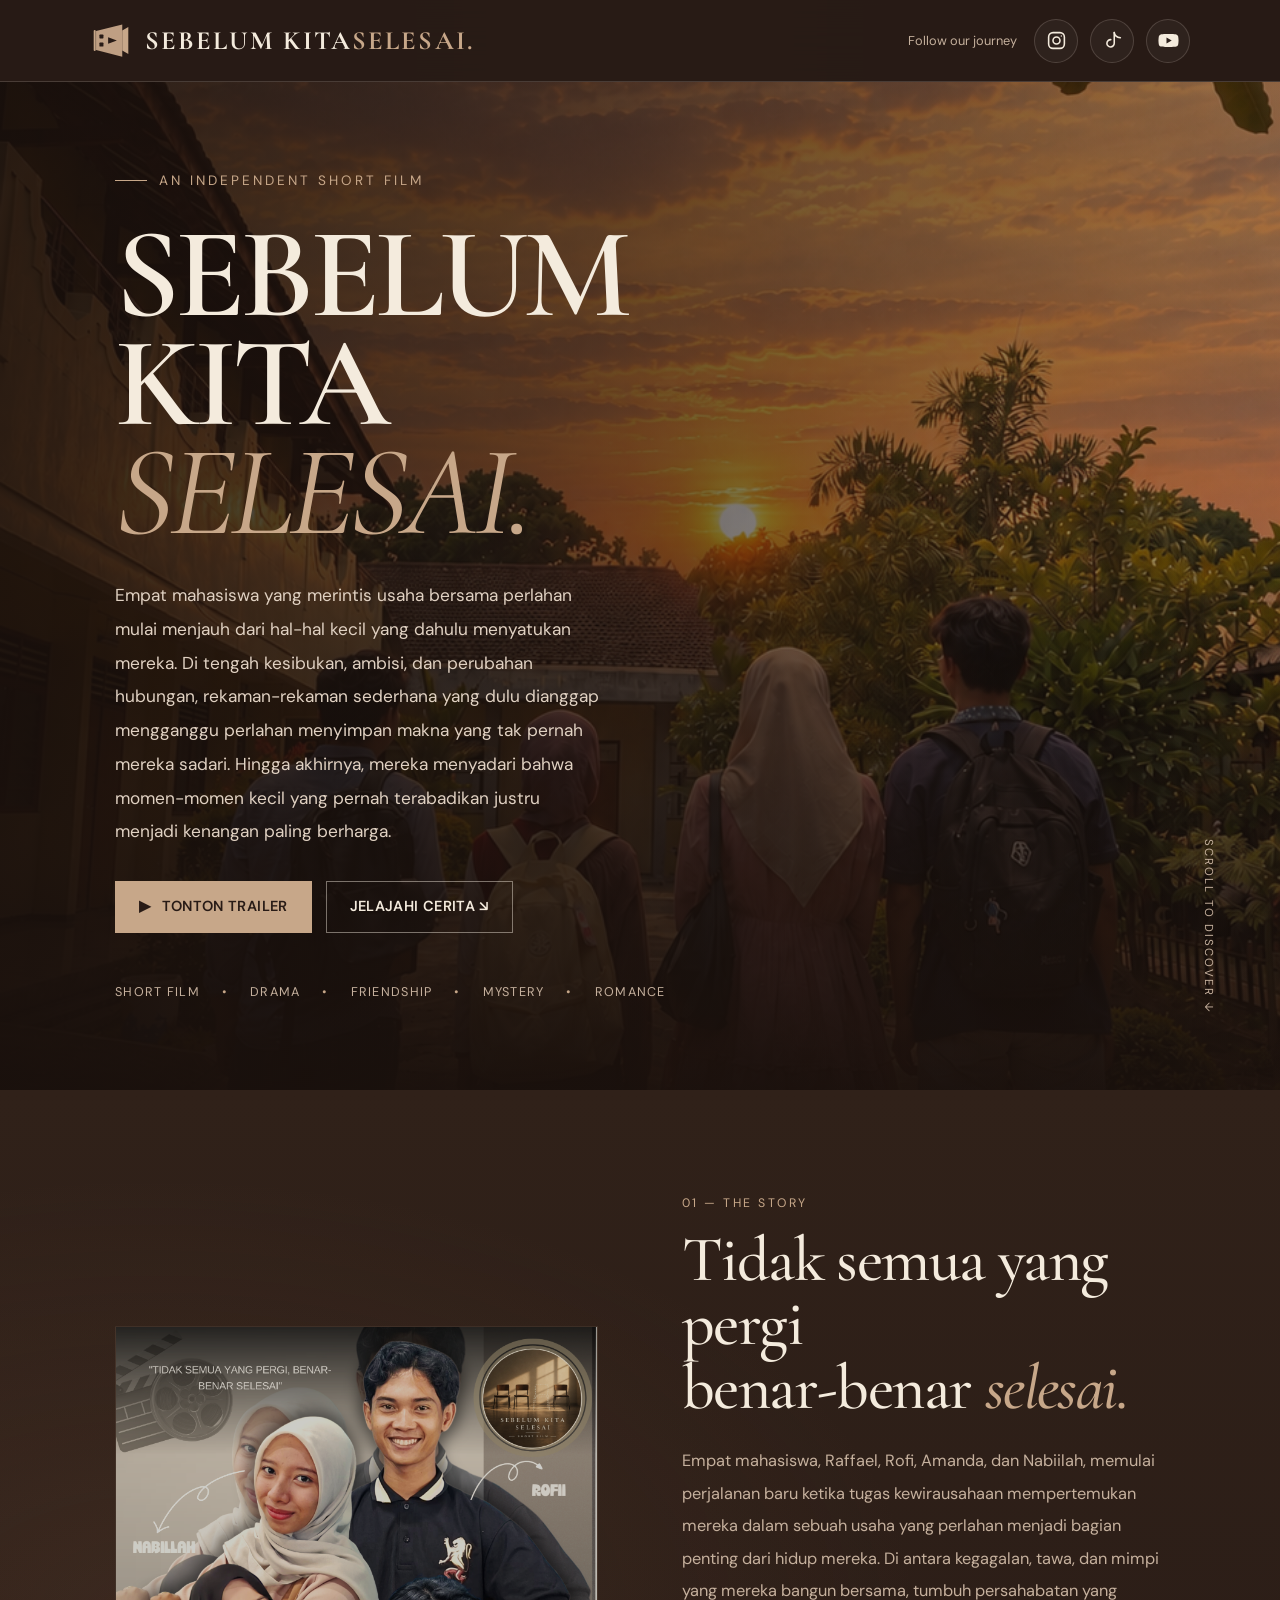
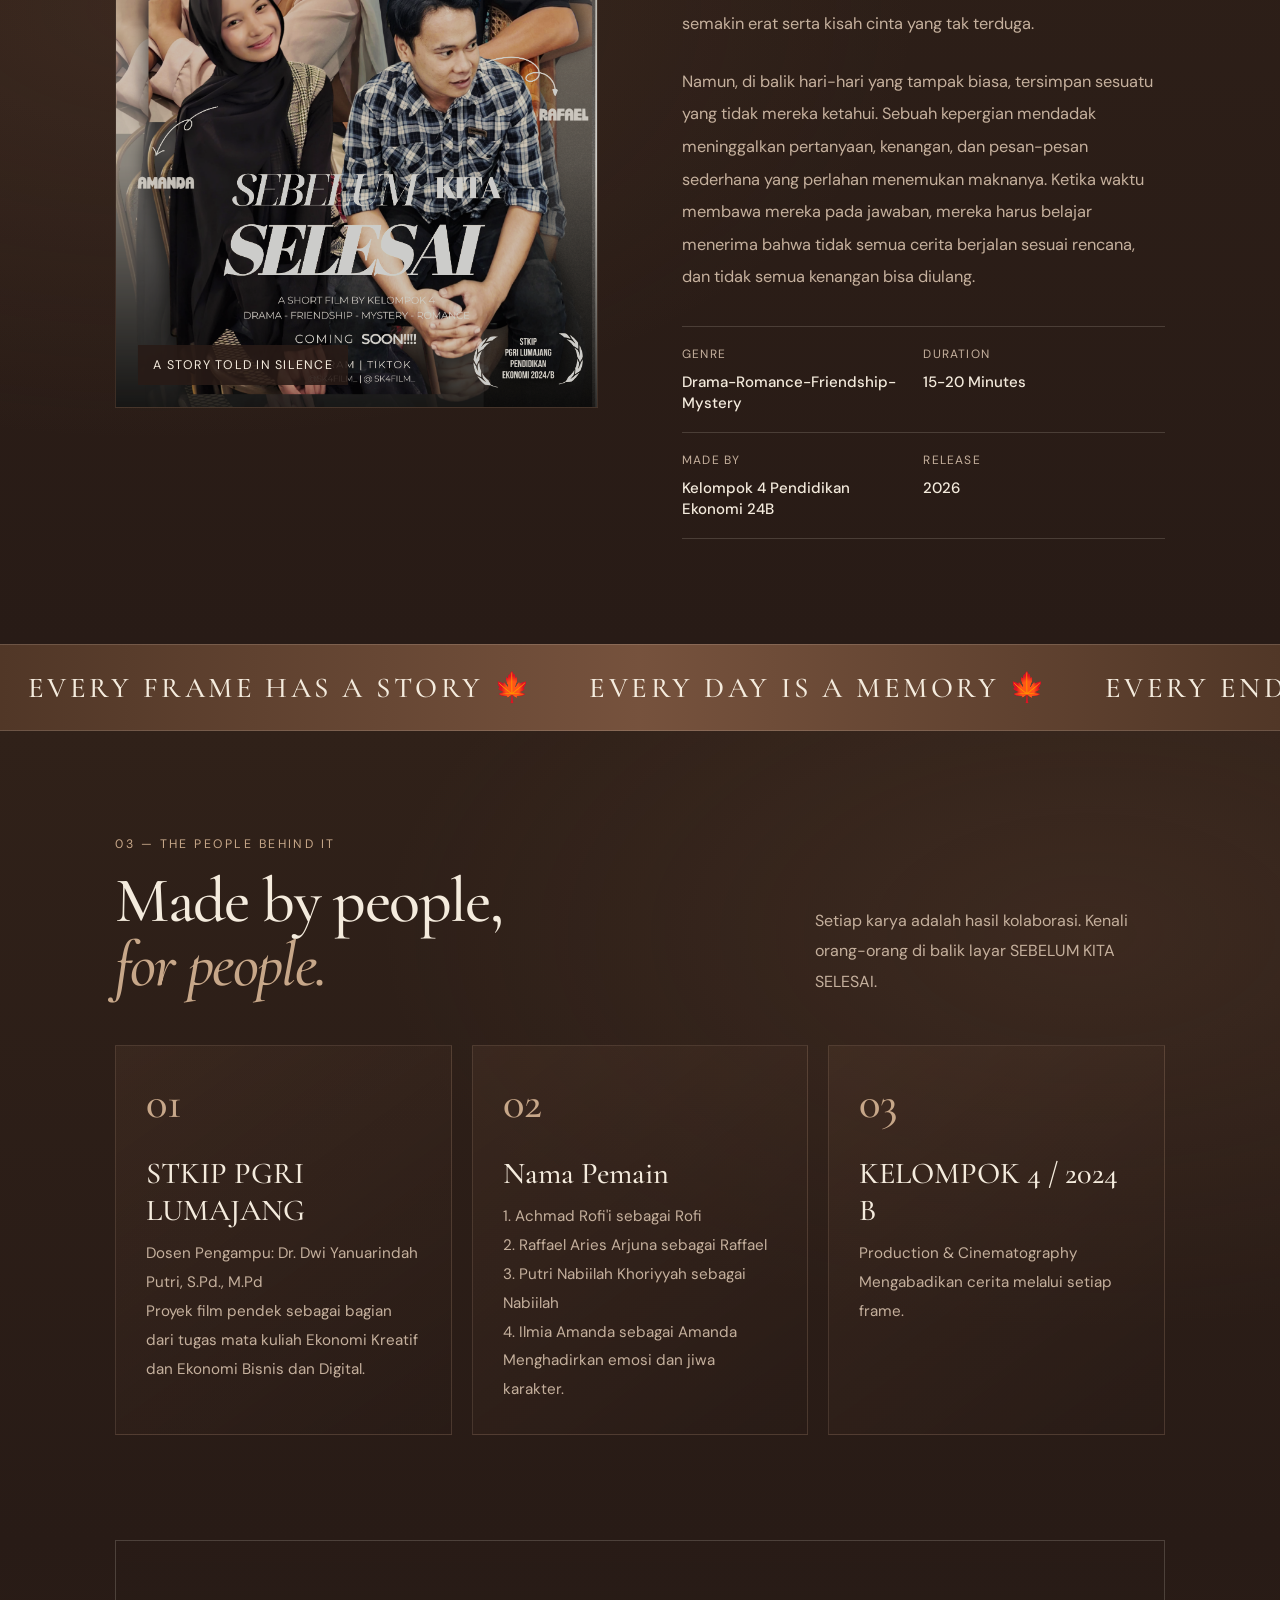
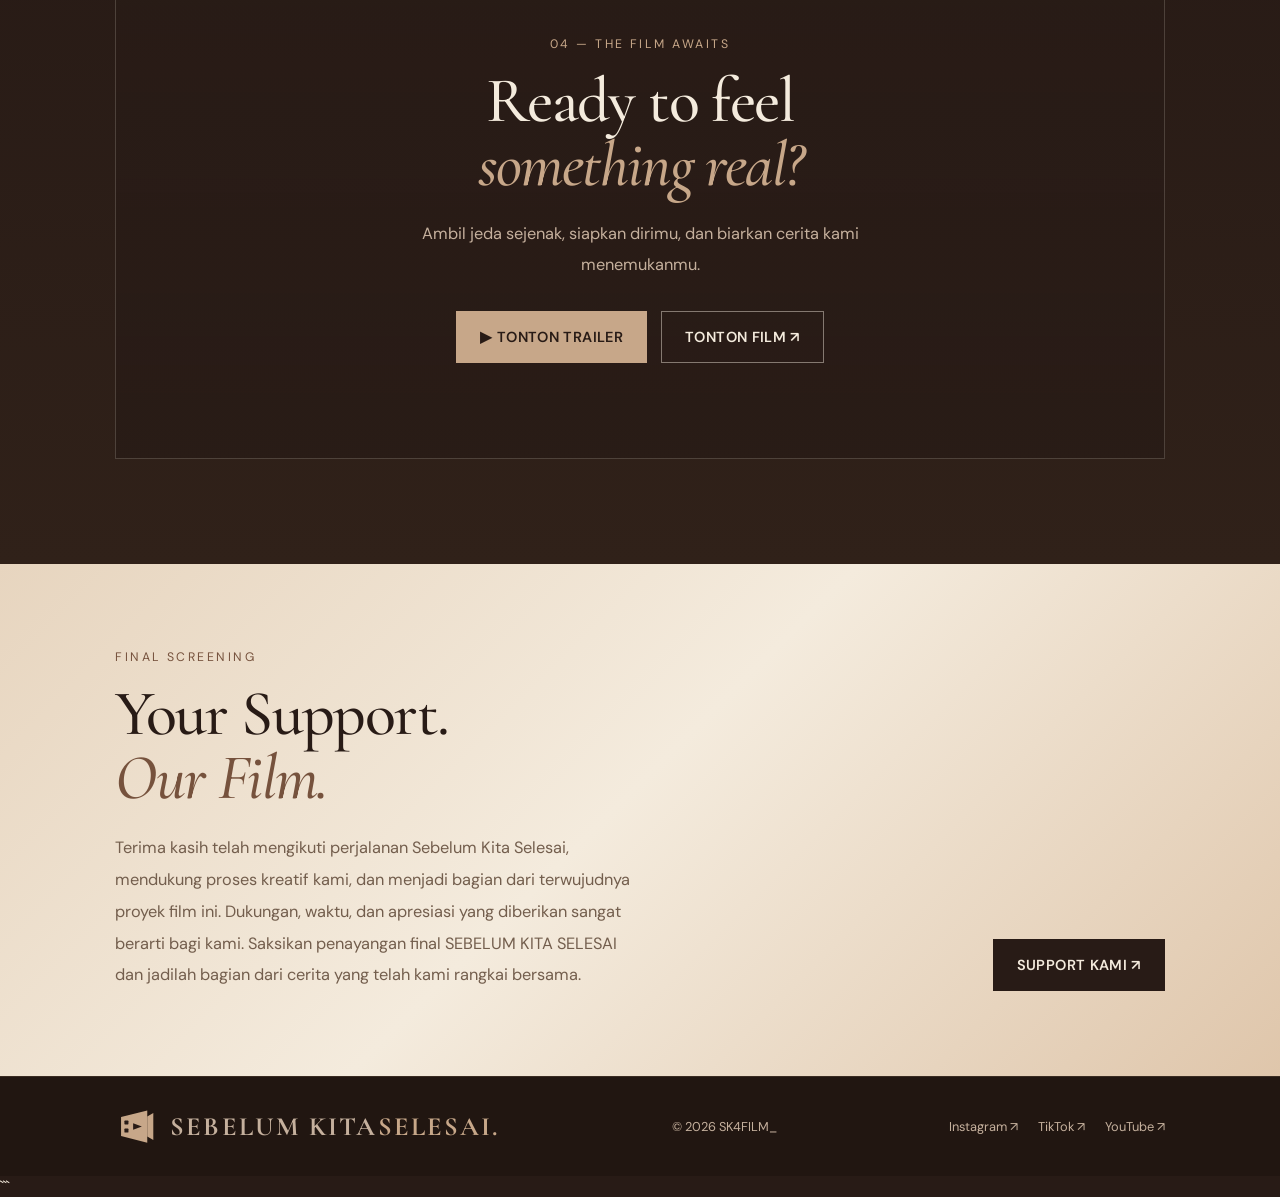
==== commit 725647ff: "Update ekokreatifkel4.html" ====
--- a/ekokreatifkel4.html
+++ b/ekokreatifkel4.html
@@ -1,4 +1,4 @@
-```html
+
 <!DOCTYPE html>
 <html lang="id">
 <head>
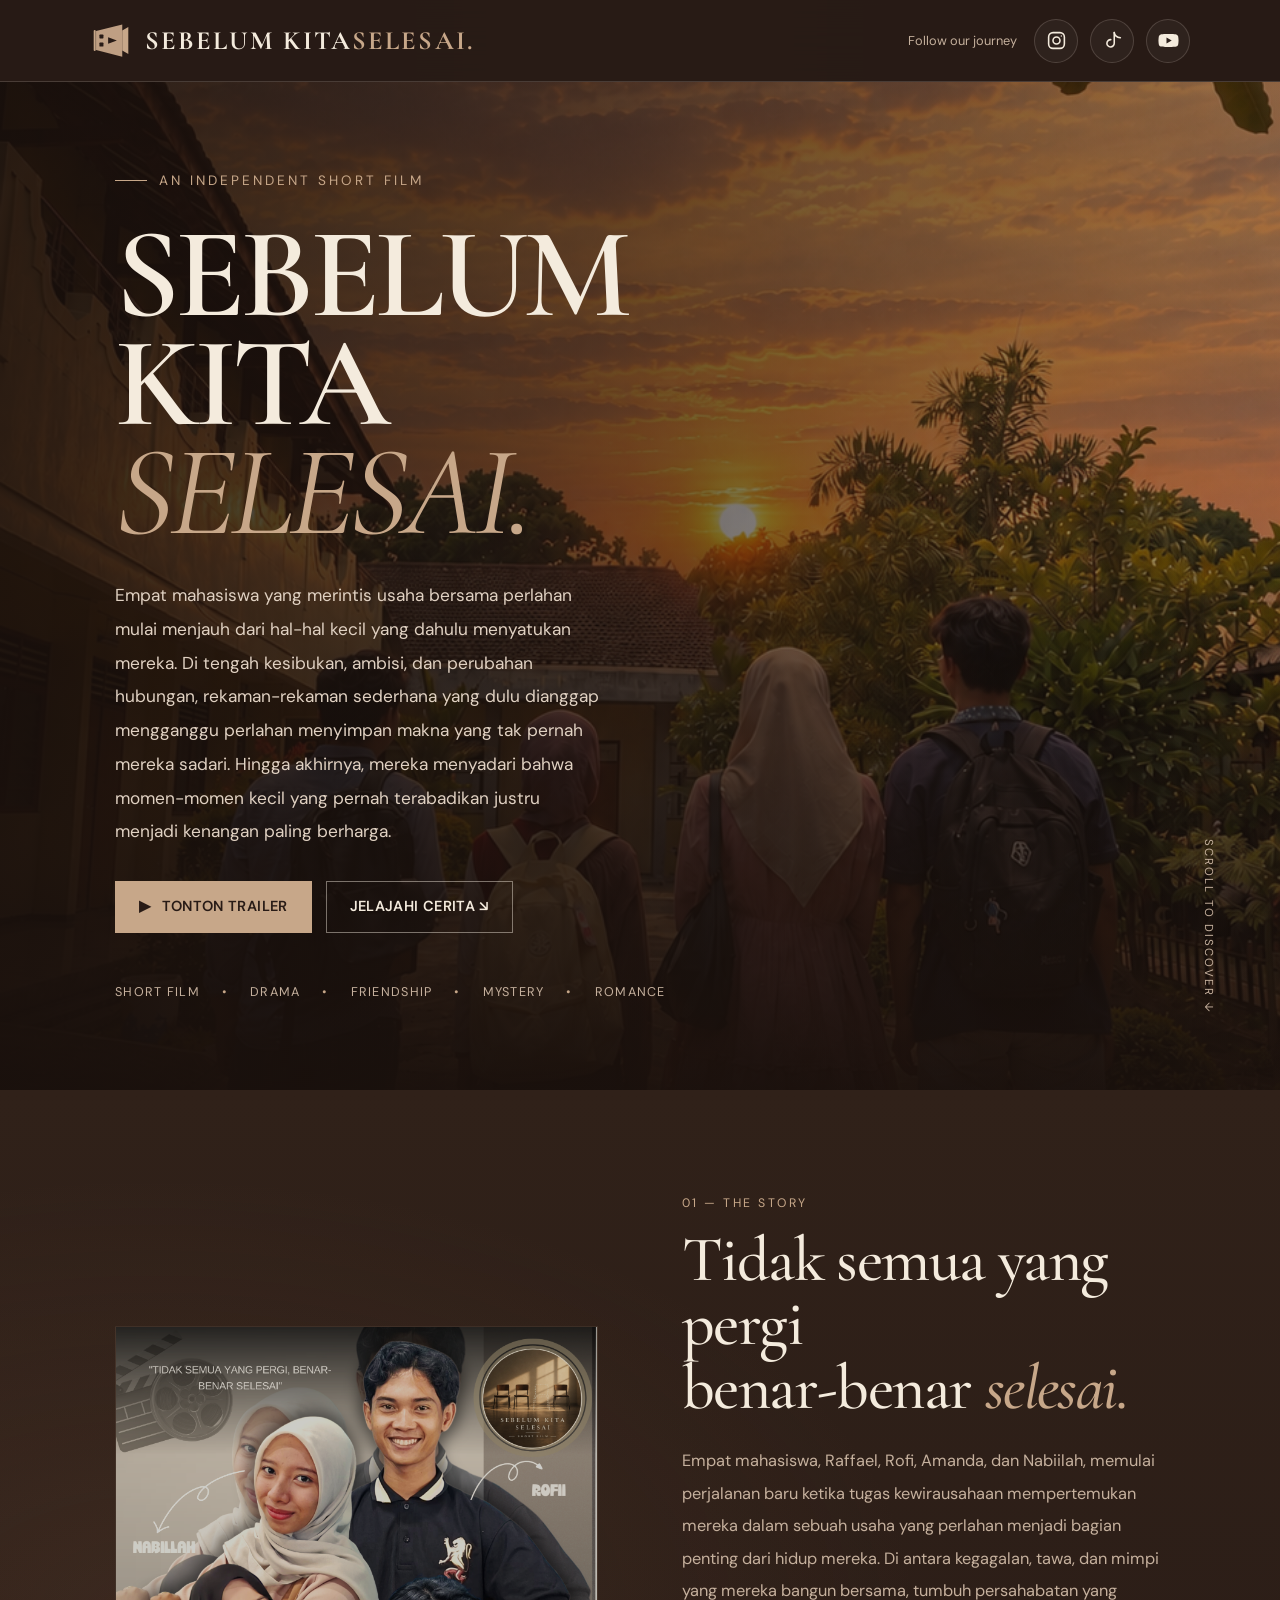
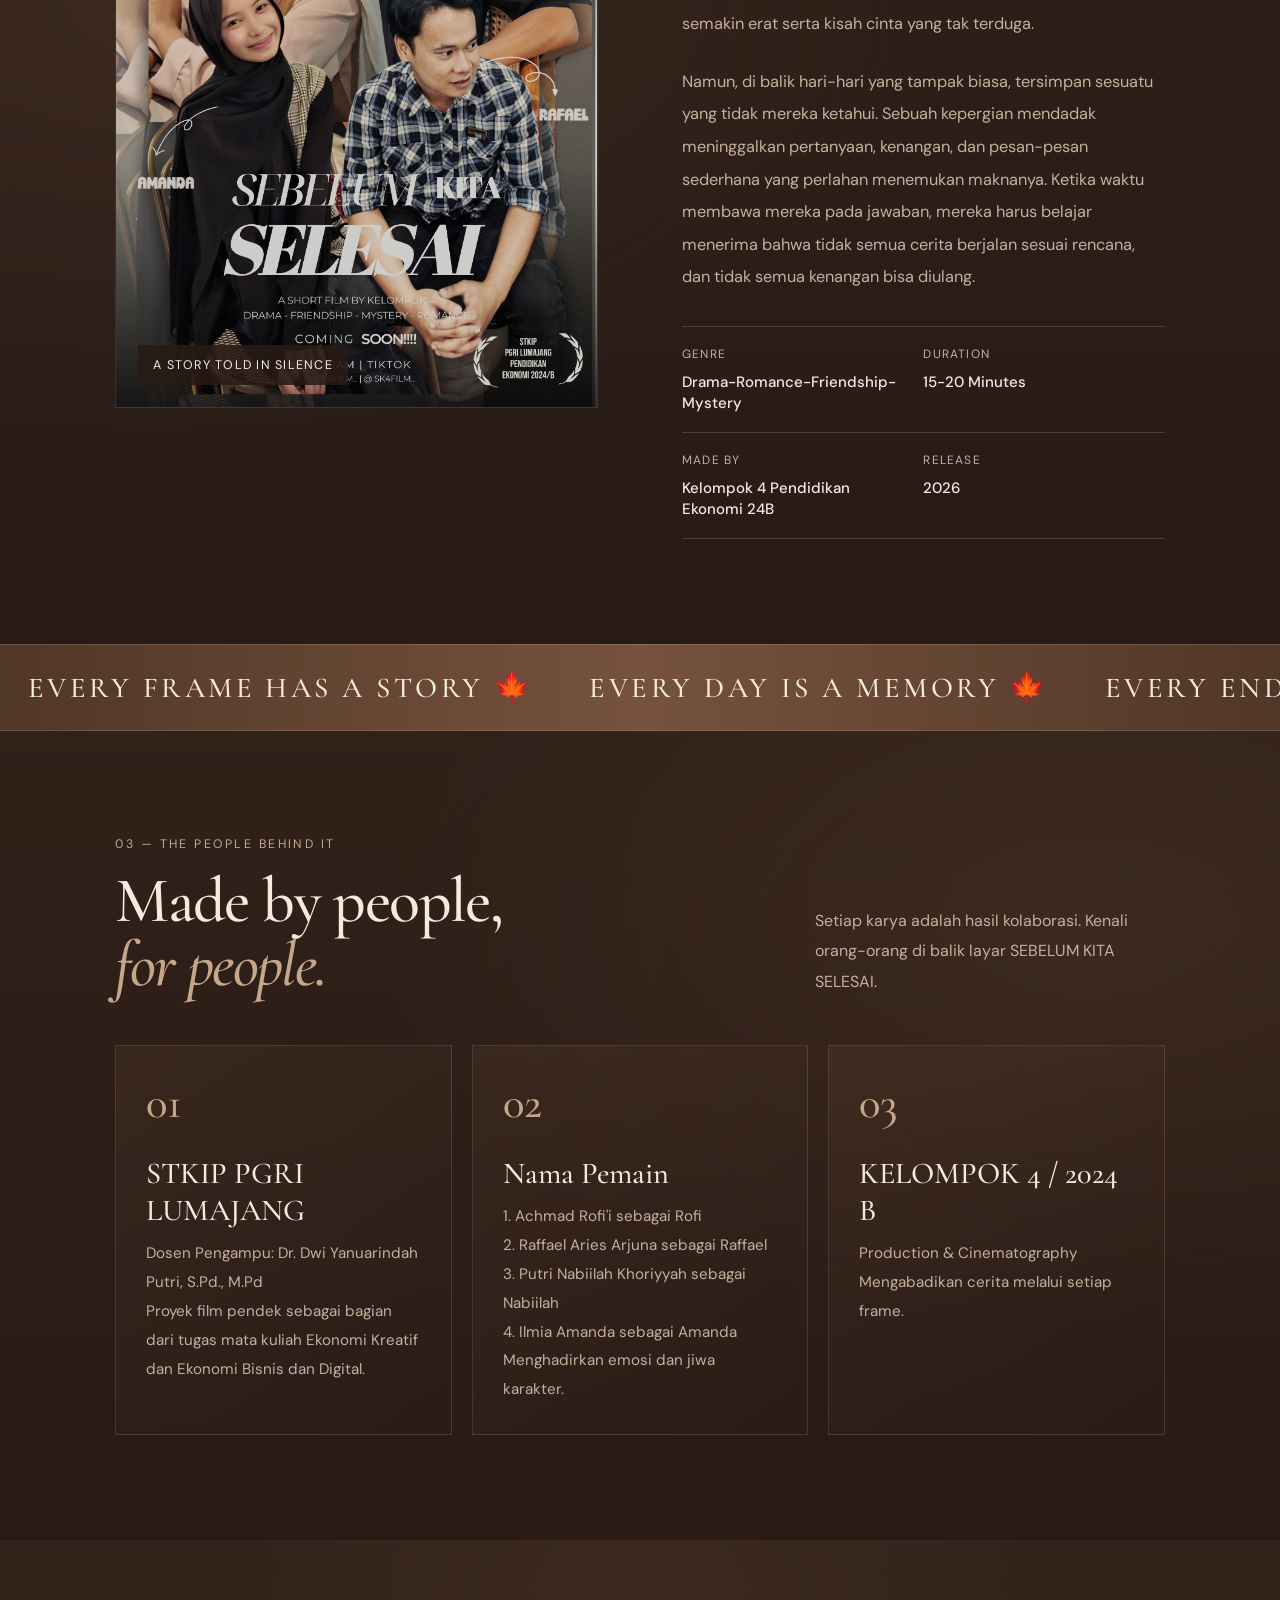
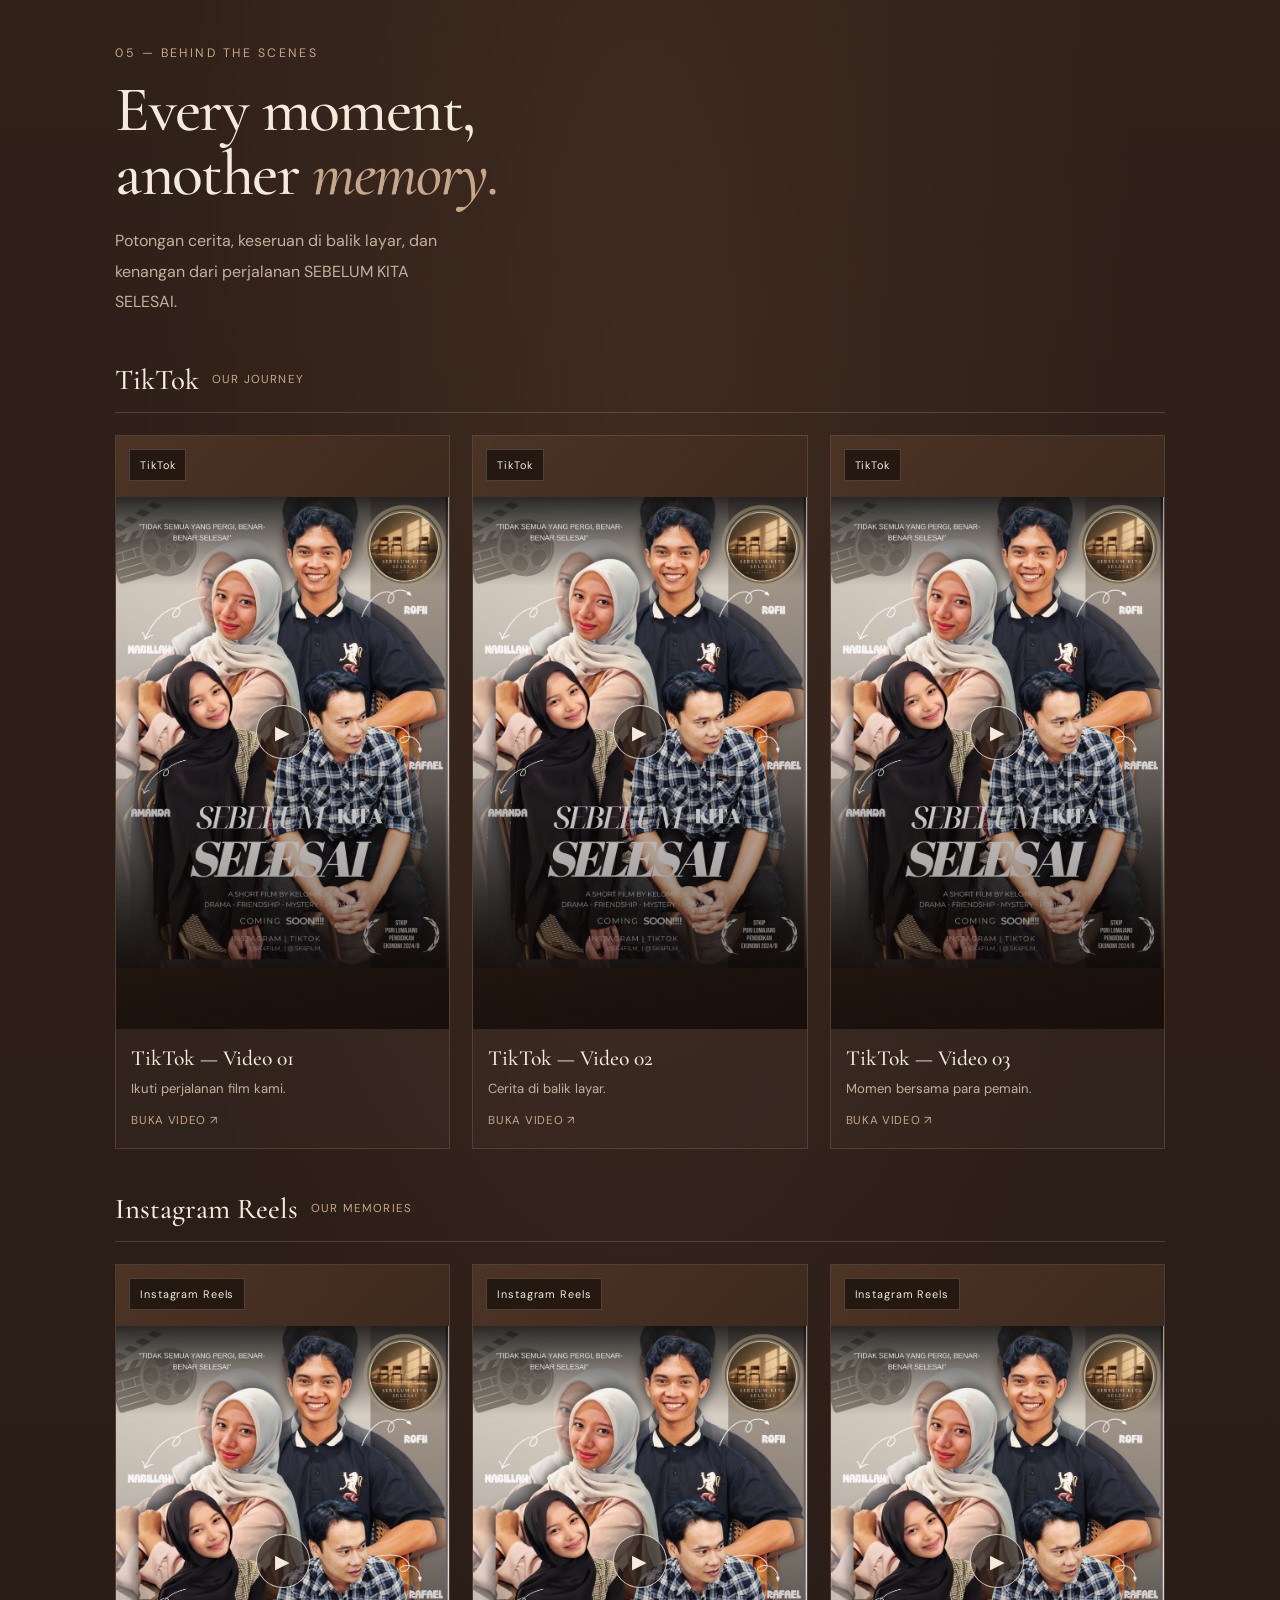
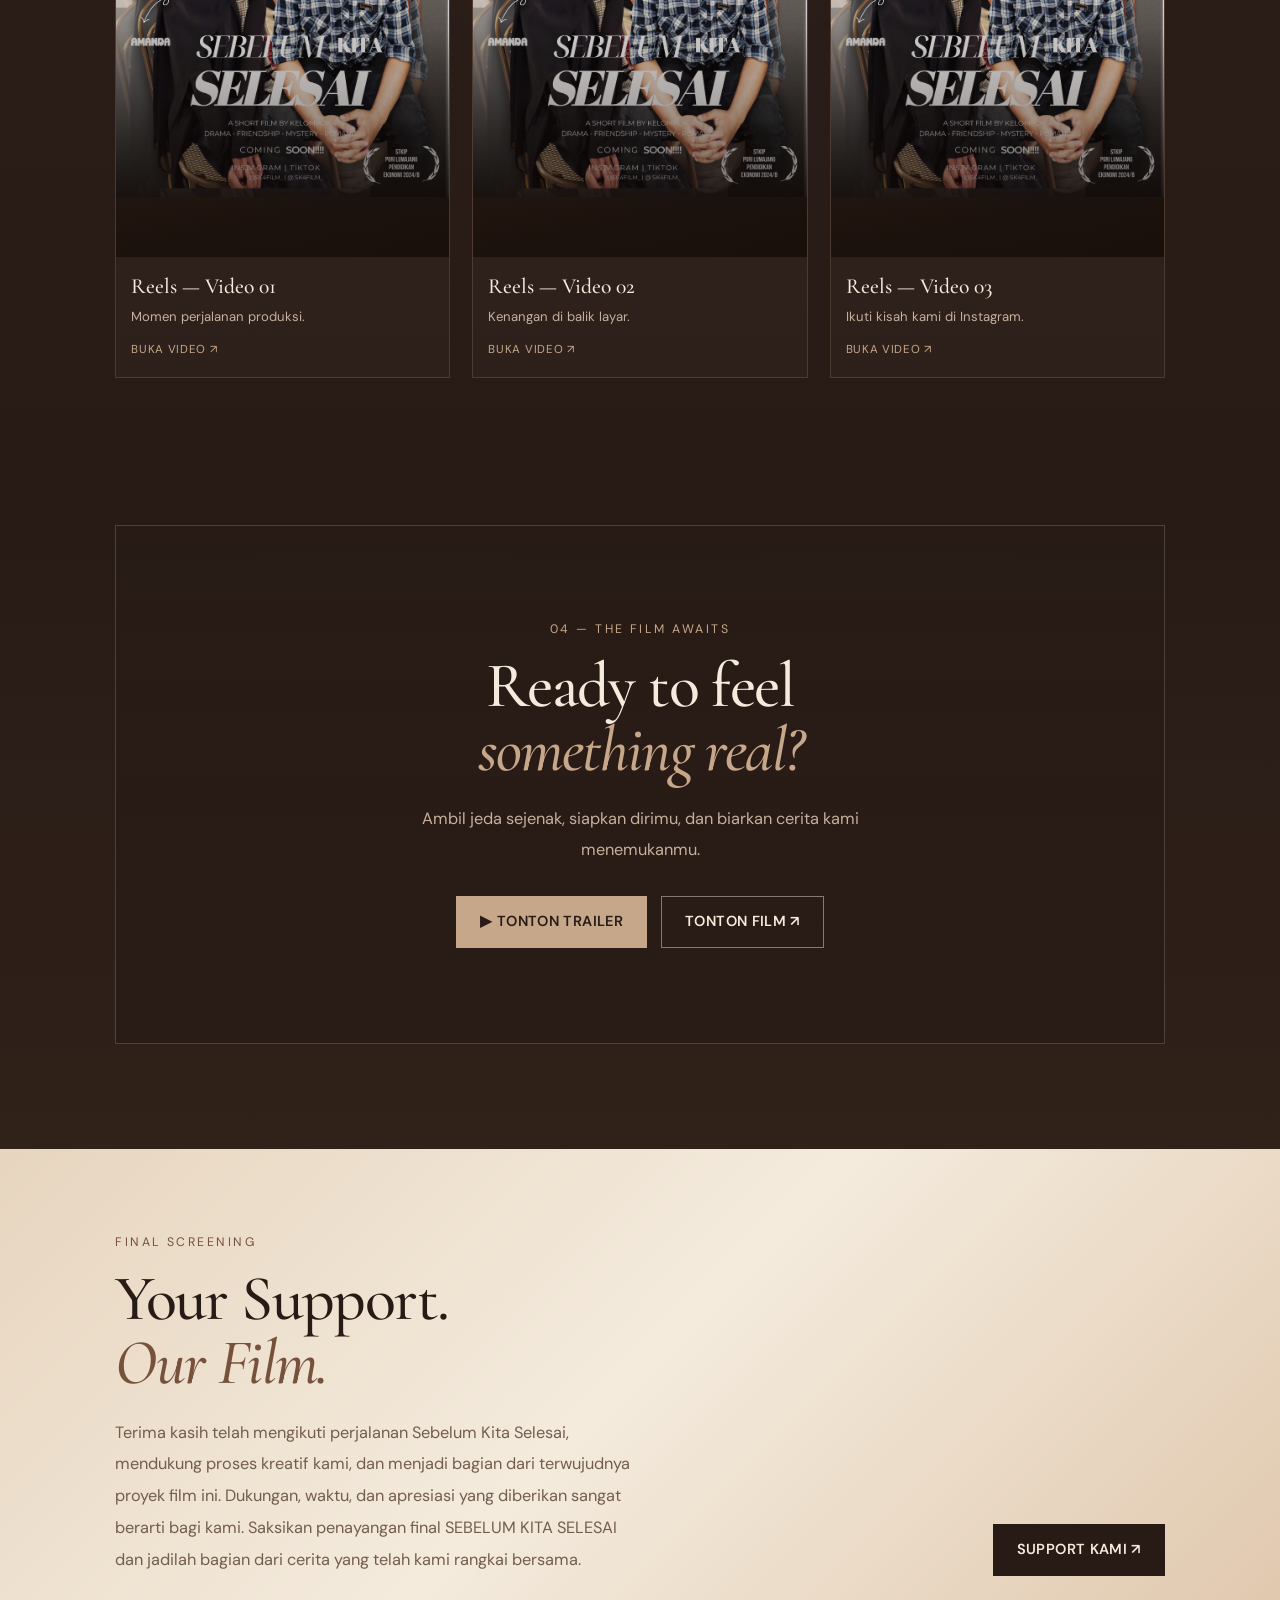
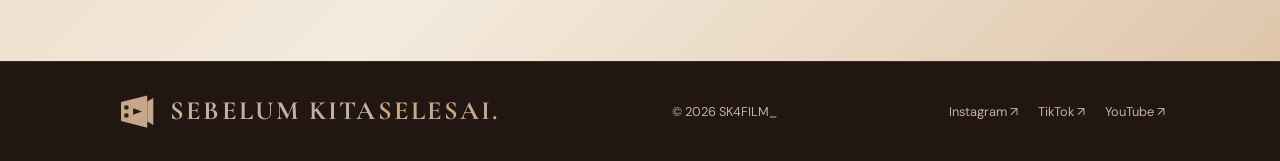
==== commit a8e48858: "Update ekokreatifkel4.html" ====
--- a/ekokreatifkel4.html
+++ b/ekokreatifkel4.html
@@ -5,7 +5,7 @@
 <meta charset="UTF-8">
 <meta name="viewport" content="width=device-width, initial-scale=1">
 <meta name="theme-color" content="#281b16">
-<meta name="description" content="SEBELUM KITA SELESAI ">
+<meta name="description" content="SEBELUM KITA SELESAI — Short Film Production">
 <title>SEBELUM KITA SELESAI — Short Film Production</title>
 
 <link rel="preconnect" href="https://fonts.googleapis.com">
@@ -80,21 +80,15 @@
 .scroll-note{position:absolute;right:5%;bottom:75px;writing-mode:vertical-rl;font-size:.72rem;letter-spacing:.18em;color:var(--muted)}
 @keyframes rise{from{opacity:0;transform:translateY(25px)}to{opacity:1;transform:translateY(0)}}
 
-/* BACKGROUND BAGIAN KONTEN: COKELAT SINEMATIK SENADA DENGAN POSTER */
 section{
   padding:105px 9%;
-  background:
-    linear-gradient(180deg,rgba(53,37,29,.36),rgba(40,27,22,.96));
+  background:linear-gradient(180deg,rgba(53,37,29,.36),rgba(40,27,22,.96));
 }
 #story{
-  background:
-    radial-gradient(ellipse at 12% 45%,rgba(118,82,61,.20),transparent 48%),
-    linear-gradient(180deg,#302119 0%,#281b16 100%);
+  background:radial-gradient(ellipse at 12% 45%,rgba(118,82,61,.20),transparent 48%),linear-gradient(180deg,#302119 0%,#281b16 100%);
 }
 #crew{
-  background:
-    radial-gradient(ellipse at 85% 25%,rgba(118,82,61,.20),transparent 46%),
-    linear-gradient(180deg,#302119 0%,#281b16 100%);
+  background:radial-gradient(ellipse at 85% 25%,rgba(118,82,61,.20),transparent 46%),linear-gradient(180deg,#302119 0%,#281b16 100%);
 }
 .section-top{display:flex;align-items:end;justify-content:space-between;gap:30px;margin-bottom:48px}
 .kicker{color:var(--caramel);text-transform:uppercase;font-size:.77rem;letter-spacing:.2em;margin-bottom:17px}
@@ -128,10 +122,67 @@
 .crew-card h3{font:500 1.9rem var(--serif);margin-bottom:10px}
 .crew-card p{color:var(--muted);font-size:.95rem;line-height:1.9}
 
-.watch-section{
-  padding:0 9% 105px;
-  background:linear-gradient(180deg,#281b16,#302119);
-}
+/* GALERI VIDEO TIKTOK & INSTAGRAM */
+.video-gallery{
+  background:
+    radial-gradient(ellipse at 50% 20%,rgba(118,82,61,.22),transparent 55%),
+    linear-gradient(180deg,#302119 0%,#281b16 100%);
+}
+.gallery-heading{margin-bottom:45px}
+.gallery-heading .section-note{margin-top:20px}
+.video-platform{margin-bottom:42px}
+.platform-heading{
+  display:flex;align-items:center;gap:13px;
+  margin-bottom:22px;padding-bottom:15px;
+  border-bottom:1px solid var(--line);
+}
+.platform-heading h3{font:500 1.8rem var(--serif)}
+.platform-heading span{
+  color:var(--caramel);font-size:.72rem;
+  letter-spacing:.1em;text-transform:uppercase;
+}
+.video-grid{display:grid;grid-template-columns:repeat(3,minmax(0,1fr));gap:22px}
+.video-card{
+  min-width:0;overflow:hidden;
+  border:1px solid rgba(199,167,137,.2);
+  background:rgba(255,255,255,.025);
+  transition:transform .35s,border-color .35s;
+}
+.video-card:hover{transform:translateY(-6px);border-color:var(--caramel)}
+.video-link{display:block}
+.video-thumb{
+  position:relative;aspect-ratio:9/16;overflow:hidden;
+  background:linear-gradient(145deg,#513727,#211611);
+}
+.video-thumb img{
+  width:100%;height:100%;object-fit:contain;
+  transition:transform .6s,opacity .3s;
+}
+.video-card:hover .video-thumb img{transform:scale(1.04);opacity:.82}
+.video-overlay{
+  position:absolute;inset:0;display:flex;
+  align-items:center;justify-content:center;
+  background:linear-gradient(180deg,rgba(20,12,8,.08),transparent 45%,rgba(20,12,8,.7));
+}
+.video-play{
+  width:54px;height:54px;display:grid;place-items:center;
+  border:1px solid rgba(244,235,221,.8);border-radius:50%;
+  background:rgba(40,27,22,.6);color:var(--cream);
+  font-size:1.2rem;transition:background .3s,color .3s,transform .3s;
+}
+.video-card:hover .video-play{background:var(--caramel);color:var(--dark);transform:scale(1.08)}
+.video-platform-badge{
+  position:absolute;top:13px;left:13px;
+  padding:8px 10px;background:rgba(33,22,16,.9);
+  border:1px solid rgba(244,235,221,.2);
+  color:var(--cream);font-size:.68rem;letter-spacing:.08em;
+}
+.video-caption{padding:16px 15px 19px}
+.video-caption h4{font:500 1.35rem var(--serif);margin-bottom:7px}
+.video-caption p{color:var(--muted);font-size:.82rem;line-height:1.7}
+.video-open-note{display:inline-block;margin-top:13px;color:var(--caramel);font-size:.72rem;letter-spacing:.06em}
+
+.watch-section{padding:0 9% 105px;background:linear-gradient(180deg,#281b16,#302119)}
 .watch-card{position:relative;overflow:hidden;padding:95px 30px;text-align:center;border:1px solid rgba(244,235,221,.18);background:linear-gradient(rgba(40,27,22,.78),rgba(40,27,22,.92)),url("https://images.unsplash.com/photo-1489599849927-2ee91cede3ba?auto=format&fit=crop&w=1600&q=85") center/cover}
 .watch-card .section-title{margin-bottom:22px}
 .watch-card p{color:var(--muted);font-size:1.02rem;line-height:1.9;margin:0 auto 30px;max-width:480px}
@@ -185,6 +236,11 @@
   .crew-grid{grid-template-columns:1fr}
   .crew-card{padding:25px}
   .crew-number{margin-bottom:12px}
+  .video-grid{grid-template-columns:repeat(2,minmax(0,1fr));gap:13px}
+  .video-caption{padding:13px 11px 16px}
+  .video-caption h4{font-size:1.2rem}
+  .video-caption p{font-size:.78rem}
+  .video-play{width:46px;height:46px}
   .watch-section{padding:0 7% 76px}
   .watch-card{padding:70px 20px}
   .contact{padding:70px 7%}
@@ -198,6 +254,8 @@
   .social-icon{width:32px;height:32px}
   .social-icon svg{width:16px;height:16px}
   .btn{padding:12px 15px;font-size:.85rem}
+  .video-grid{gap:9px}
+  .video-caption{padding:11px 9px 13px}
 }
 @media(prefers-reduced-motion:reduce){
   *,*::before,*::after{animation-duration:.01ms!important;animation-iteration-count:1!important;scroll-behavior:auto!important;transition-duration:.01ms!important}
@@ -221,26 +279,16 @@
     </svg>
     <span class="logo">SEBELUM KITA<span>SELESAI.</span></span>
   </a>
-
   <div class="header-right">
     <span class="header-label">Follow our journey</span>
-    <a class="social-icon" id="instagramTop" href="https://www.instagram.com/sk4film_" target="_blank" rel="noopener noreferrer" aria-label="Instagram SEBELUM KITA SELESAI" title="Instagram">
-      <svg viewBox="0 0 24 24" aria-hidden="true">
-        <rect x="3" y="3" width="18" height="18" rx="5"/>
-        <circle cx="12" cy="12" r="4"/>
-        <circle cx="17.5" cy="6.8" r=".8" fill="currentColor" stroke="none"/>
-      </svg>
+    <a class="social-icon" id="instagramTop" href="https://www.instagram.com/sk4film_/" target="_blank" rel="noopener noreferrer" aria-label="Instagram" title="Instagram">
+      <svg viewBox="0 0 24 24" aria-hidden="true"><rect x="3" y="3" width="18" height="18" rx="5"/><circle cx="12" cy="12" r="4"/><circle cx="17.5" cy="6.8" r=".8" fill="currentColor" stroke="none"/></svg>
     </a>
-    <a class="social-icon" id="tiktokTop" href="https://www.tiktok.com/@ekokreatifkel4" target="_blank" rel="noopener noreferrer" aria-label="TikTok SEBELUM KITA SELESAI" title="TikTok">
-      <svg viewBox="0 0 24 24" aria-hidden="true">
-        <path d="M14 3V15.2A4.2 4.2 0 1 1 10 11"/>
-        <path d="M14 3C14.5 6.5 17 8.5 21 8.8"/>
-      </svg>
+    <a class="social-icon" id="tiktokTop" href="https://www.tiktok.com/@ekokreatifkel4" target="_blank" rel="noopener noreferrer" aria-label="TikTok" title="TikTok">
+      <svg viewBox="0 0 24 24" aria-hidden="true"><path d="M14 3V15.2A4.2 4.2 0 1 1 10 11"/><path d="M14 3C14.5 6.5 17 8.5 21 8.8"/></svg>
     </a>
-    <a class="social-icon youtube" id="youtubeTop" href="https://www.youtube.com/@skselesaiproject" target="_blank" rel="noopener noreferrer" aria-label="YouTube SEBELUM KITA SELESAI" title="YouTube">
-      <svg viewBox="0 0 24 24" aria-hidden="true">
-        <path d="M23 7.2a3 3 0 0 0-2.1-2.1C19 4.6 12 4.6 12 4.6s-7 0-8.9.5A3 3 0 0 0 1 7.2 31 31 0 0 0 .5 12a31 31 0 0 0 .5 4.8 3 3 0 0 0 2.1 2.1c1.9.5 8.9.5 8.9.5s7 0 8.9-.5a3 3 0 0 0 2.1-2.1A31 31 0 0 0 23.5 12a31 31 0 0 0-.5-4.8ZM9.7 15.3V8.7l6 3.3-6 3.3Z"/>
-      </svg>
+    <a class="social-icon youtube" id="youtubeTop" href="https://www.youtube.com/@skselesaiproject" target="_blank" rel="noopener noreferrer" aria-label="YouTube" title="YouTube">
+      <svg viewBox="0 0 24 24" aria-hidden="true"><path d="M23 7.2a3 3 0 0 0-2.1-2.1C19 4.6 12 4.6 12 4.6s-7 0-8.9.5A3 3 0 0 0 1 7.2 31 31 0 0 0 .5 12a31 31 0 0 0 .5 4.8 3 3 0 0 0 2.1 2.1c1.9.5 8.9.5 8.9.5s7 0 8.9-.5a3 3 0 0 0 2.1-2.1A31 31 0 0 0 23.5 12a31 31 0 0 0-.5-4.8ZM9.7 15.3V8.7l6 3.3-6 3.3Z"/></svg>
     </a>
   </div>
 </nav>
@@ -251,14 +299,14 @@
     <div class="eyebrow">An Independent Short Film</div>
     <h1>SEBELUM KITA<br><em>SELESAI.</em></h1>
     <p class="hero-description">
-      Empat mahasiswa yang merintis usaha bersama 
-      perlahan mulai menjauh dari hal-hal kecil 
-      yang dahulu menyatukan mereka. Di tengah kesibukan, 
+      Empat mahasiswa yang merintis usaha bersama
+      perlahan mulai menjauh dari hal-hal kecil
+      yang dahulu menyatukan mereka. Di tengah kesibukan,
       ambisi, dan perubahan hubungan, rekaman-rekaman
       sederhana yang dulu dianggap mengganggu perlahan
-      menyimpan makna yang tak pernah mereka sadari. 
-      Hingga akhirnya, mereka menyadari bahwa 
-      momen-momen kecil yang pernah terabadikan 
+      menyimpan makna yang tak pernah mereka sadari.
+      Hingga akhirnya, mereka menyadari bahwa
+      momen-momen kecil yang pernah terabadikan
       justru menjadi kenangan paling berharga.
     </p>
     <div class="actions">
@@ -266,11 +314,7 @@
       <a href="#story" class="btn btn-outline">JELAJAHI CERITA ↘</a>
     </div>
     <div class="hero-meta">
-      <span>Short Film</span>
-      <span>Drama</span>
-      <span>Friendship</span>
-      <span>Mystery</span>
-      <span>Romance</span>
+      <span>Short Film</span><span>Drama</span><span>Friendship</span><span>Mystery</span><span>Romance</span>
     </div>
   </div>
   <div class="scroll-note">SCROLL TO DISCOVER ↓</div>
@@ -280,7 +324,7 @@
 <section id="story">
   <div class="story">
     <div class="story-visual reveal">
-      <img src="poster-main.png" loading="lazy">
+      <img src="poster-main.png" loading="lazy" alt="Poster film Sebelum Kita Selesai">
       <div class="image-label">A story told in silence</div>
     </div>
     <div class="story-copy reveal">
@@ -303,14 +347,15 @@
   <div class="marquee-track">
     <span>EVERY FRAME HAS A STORY <i>🍁</i></span>
     <span>EVERY DAY IS A MEMORY <i>🍁</i></span>
-    <span>EVERY ENDING LEAVES SOMETHING  <i>🍁</i></span>
+    <span>EVERY ENDING LEAVES SOMETHING <i>🍁</i></span>
     <span>EVERY FRAME HAS A STORY <i>🍁</i></span>
     <span>EVERY DAY IS A MEMORY <i>🍁</i></span>
-    <span>EVERY ENDING LEAVES SOMETHINGY <i>🍁</i></span>
+    <span>EVERY ENDING LEAVES SOMETHING <i>🍁</i></span>
   </div>
 </div>
 
-<!-- BAGIAN 02 DIHAPUS SESUAI PERMINTAAN -->
+<!-- BAGIAN 02 TETAP DIHAPUS SESUAI PERMINTAAN -->
+
 <!-- BAGIAN 03: THE PEOPLE BEHIND IT -->
 <section id="crew">
   <div class="section-top reveal">
@@ -320,31 +365,45 @@
     </div>
     <p class="section-note">Setiap karya adalah hasil kolaborasi. Kenali orang-orang di balik layar SEBELUM KITA SELESAI.</p>
   </div>
-
   <div class="crew-grid">
     <article class="crew-card reveal">
       <div class="crew-number">01</div>
       <h3>STKIP PGRI LUMAJANG</h3>
       <p>Dosen Pengampu: Dr. Dwi Yanuarindah Putri, S.Pd., M.Pd<br>Proyek film pendek sebagai bagian dari tugas mata kuliah Ekonomi Kreatif dan Ekonomi Bisnis dan Digital.</p>
     </article>
-
     <article class="crew-card reveal">
       <div class="crew-number">02</div>
       <h3>Nama Pemain</h3>
-      <p>
-        1. Achmad Rofi'i sebagai Rofi<br>
-        2. Raffael Aries Arjuna sebagai Raffael<br>
-        3. Putri Nabiilah Khoriyyah sebagai Nabiilah<br>
-        4. Ilmia Amanda sebagai Amanda<br>
-        Menghadirkan emosi dan jiwa karakter.
-      </p>
+      <p>1. Achmad Rofi'i sebagai Rofi<br>2. Raffael Aries Arjuna sebagai Raffael<br>3. Putri Nabiilah Khoriyyah sebagai Nabiilah<br>4. Ilmia Amanda sebagai Amanda<br>Menghadirkan emosi dan jiwa karakter.</p>
     </article>
-
     <article class="crew-card reveal">
       <div class="crew-number">03</div>
       <h3>KELOMPOK 4 / 2024 B</h3>
       <p>Production &amp; Cinematography<br>Mengabadikan cerita melalui setiap frame.</p>
     </article>
+  </div>
+</section>
+
+<!-- BAGIAN 05: GALERI VIDEO -->
+<section class="video-gallery" id="gallery">
+  <div class="gallery-heading reveal">
+    <div class="kicker">05 — Behind The Scenes</div>
+    <h2 class="section-title">Every moment,<br>another <em>memory.</em></h2>
+    <p class="section-note">Potongan cerita, keseruan di balik layar, dan kenangan dari perjalanan SEBELUM KITA SELESAI.</p>
+  </div>
+
+  <div class="video-platform reveal">
+    <div class="platform-heading">
+      <h3>TikTok</h3><span>Our Journey</span>
+    </div>
+    <div class="video-grid" id="tiktokGallery"></div>
+  </div>
+
+  <div class="video-platform reveal">
+    <div class="platform-heading">
+      <h3>Instagram Reels</h3><span>Our Memories</span>
+    </div>
+    <div class="video-grid" id="instagramGallery"></div>
   </div>
 </section>
 
@@ -367,12 +426,7 @@
     <div>
       <div class="kicker">Final Screening</div>
       <h2 class="section-title">Your Support.<br><em>Our Film.</em></h2>
-      <p class="contact-copy">
-        Terima kasih telah mengikuti perjalanan Sebelum Kita Selesai,
-        mendukung proses kreatif kami, dan menjadi bagian dari terwujudnya
-        proyek film ini. Dukungan, waktu, dan apresiasi yang diberikan sangat berarti bagi kami.
-        Saksikan penayangan final SEBELUM KITA SELESAI dan jadilah bagian dari cerita yang telah kami rangkai bersama.
-      </p>
+      <p class="contact-copy">Terima kasih telah mengikuti perjalanan Sebelum Kita Selesai, mendukung proses kreatif kami, dan menjadi bagian dari terwujudnya proyek film ini. Dukungan, waktu, dan apresiasi yang diberikan sangat berarti bagi kami. Saksikan penayangan final SEBELUM KITA SELESAI dan jadilah bagian dari cerita yang telah kami rangkai bersama.</p>
     </div>
     <a class="btn btn-primary" id="supportLink" href="https://www.youtube.com/@skselesaiproject" target="_blank" rel="noopener noreferrer">SUPPORT KAMI ↗</a>
   </div>
@@ -392,7 +446,7 @@
   </a>
   <span>© <span id="year"></span> SK4FILM_</span>
   <div class="footer-links">
-    <a id="instagramFooter" href="https://www.instagram.com/sk4film_" target="_blank" rel="noopener noreferrer">Instagram ↗</a>
+    <a id="instagramFooter" href="https://www.instagram.com/sk4film_/" target="_blank" rel="noopener noreferrer">Instagram ↗</a>
     <a id="tiktokFooter" href="https://www.tiktok.com/@ekokreatifkel4" target="_blank" rel="noopener noreferrer">TikTok ↗</a>
     <a id="youtubeFooter" href="https://www.youtube.com/@skselesaiproject/" target="_blank" rel="noopener noreferrer">YouTube ↗</a>
   </div>
@@ -447,17 +501,11 @@
 
 function openTrailer() {
   const trailerId = CONFIG.trailerId;
-
-  if (!trailerId || trailerId === "YOUR_TRAILER_VIDEO_ID") {
+  if (!trailerId) {
     alert("ID trailer belum diisi.");
     return;
   }
-
-  video.src =
-    "https://www.youtube.com/embed/" +
-    trailerId +
-    "?autoplay=1&rel=0";
-
+  video.src = "https://www.youtube.com/embed/" + trailerId + "?autoplay=1&rel=0";
   modal.classList.add("active");
   document.body.style.overflow = "hidden";
 }
@@ -475,6 +523,120 @@
 document.addEventListener("keydown", function(event) {
   if (event.key === "Escape") closeTrailer();
 });
+
+/* GALERI VIDEO: 3 TIKTOK + 3 INSTAGRAM REELS
+   Menggunakan tautan profil agar tidak ada tautan video palsu.
+   Thumbnail memakai poster-main.png yang sudah digunakan website.
+*/
+const GALLERY_VIDEOS = {
+  tiktok: [
+    {
+      title: "TikTok — Video 01",
+      description: "Ikuti perjalanan film kami.",
+      url: "https://www.tiktok.com/@ekokreatifkel4",
+      thumbnail: "poster-main.png"
+    },
+    {
+      title: "TikTok — Video 02",
+      description: "Cerita di balik layar.",
+      url: "https://www.tiktok.com/@ekokreatifkel4",
+      thumbnail: "poster-main.png"
+    },
+    {
+      title: "TikTok — Video 03",
+      description: "Momen bersama para pemain.",
+      url: "https://www.tiktok.com/@ekokreatifkel4",
+      thumbnail: "poster-main.png"
+    }
+  ],
+  instagram: [
+    {
+      title: "Reels — Video 01",
+      description: "Momen perjalanan produksi.",
+      url: "https://www.instagram.com/sk4film_/",
+      thumbnail: "poster-main.png"
+    },
+    {
+      title: "Reels — Video 02",
+      description: "Kenangan di balik layar.",
+      url: "https://www.instagram.com/sk4film_/",
+      thumbnail: "poster-main.png"
+    },
+    {
+      title: "Reels — Video 03",
+      description: "Ikuti kisah kami di Instagram.",
+      url: "https://www.instagram.com/sk4film_/",
+      thumbnail: "poster-main.png"
+    }
+  ]
+};
+
+function renderVideoGallery(videos, containerId, platform) {
+  const container = document.getElementById(containerId);
+  if (!container) return;
+
+  videos.forEach(function(item) {
+    const card = document.createElement("article");
+    card.className = "video-card";
+
+    const link = document.createElement("a");
+    link.className = "video-link";
+    link.href = item.url;
+    link.target = "_blank";
+    link.rel = "noopener noreferrer";
+    link.setAttribute("aria-label", "Buka " + item.title + " di " + platform);
+
+    const thumb = document.createElement("div");
+    thumb.className = "video-thumb";
+
+    const img = document.createElement("img");
+    img.src = item.thumbnail;
+    img.alt = item.title;
+    img.loading = "lazy";
+
+    const overlay = document.createElement("div");
+    overlay.className = "video-overlay";
+
+    const play = document.createElement("span");
+    play.className = "video-play";
+    play.textContent = "▶";
+    play.setAttribute("aria-hidden", "true");
+
+    const badge = document.createElement("span");
+    badge.className = "video-platform-badge";
+    badge.textContent = platform;
+
+    overlay.appendChild(play);
+    thumb.appendChild(img);
+    thumb.appendChild(overlay);
+    thumb.appendChild(badge);
+
+    const caption = document.createElement("div");
+    caption.className = "video-caption";
+
+    const heading = document.createElement("h4");
+    heading.textContent = item.title;
+
+    const description = document.createElement("p");
+    description.textContent = item.description;
+
+    const note = document.createElement("span");
+    note.className = "video-open-note";
+    note.textContent = "BUKA VIDEO ↗";
+
+    caption.appendChild(heading);
+    caption.appendChild(description);
+    caption.appendChild(note);
+
+    link.appendChild(thumb);
+    link.appendChild(caption);
+    card.appendChild(link);
+    container.appendChild(card);
+  });
+}
+
+renderVideoGallery(GALLERY_VIDEOS.tiktok, "tiktokGallery", "TikTok");
+renderVideoGallery(GALLERY_VIDEOS.instagram, "instagramGallery", "Instagram Reels");
 
 /* ANIMASI SAAT SCROLL */
 if ("IntersectionObserver" in window) {
@@ -499,4 +661,3 @@
 </script>
 </body>
 </html>
-```
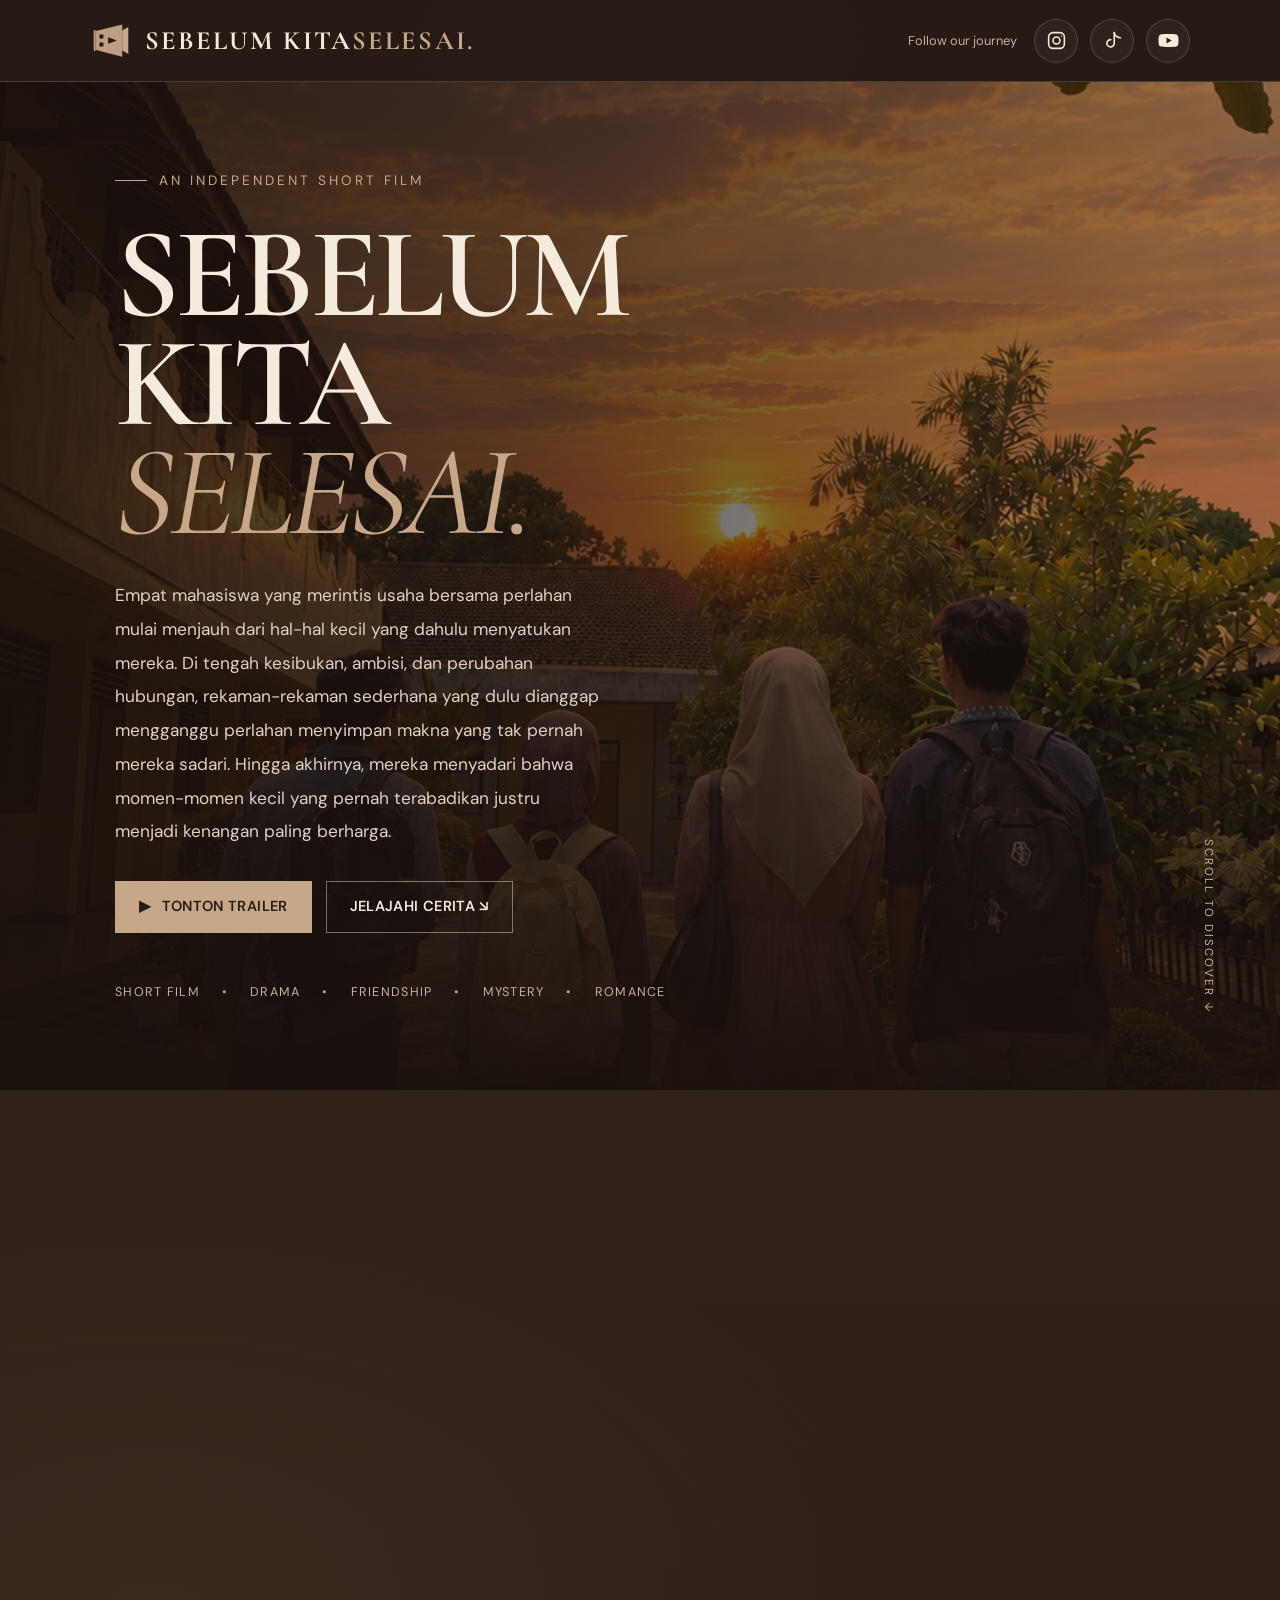
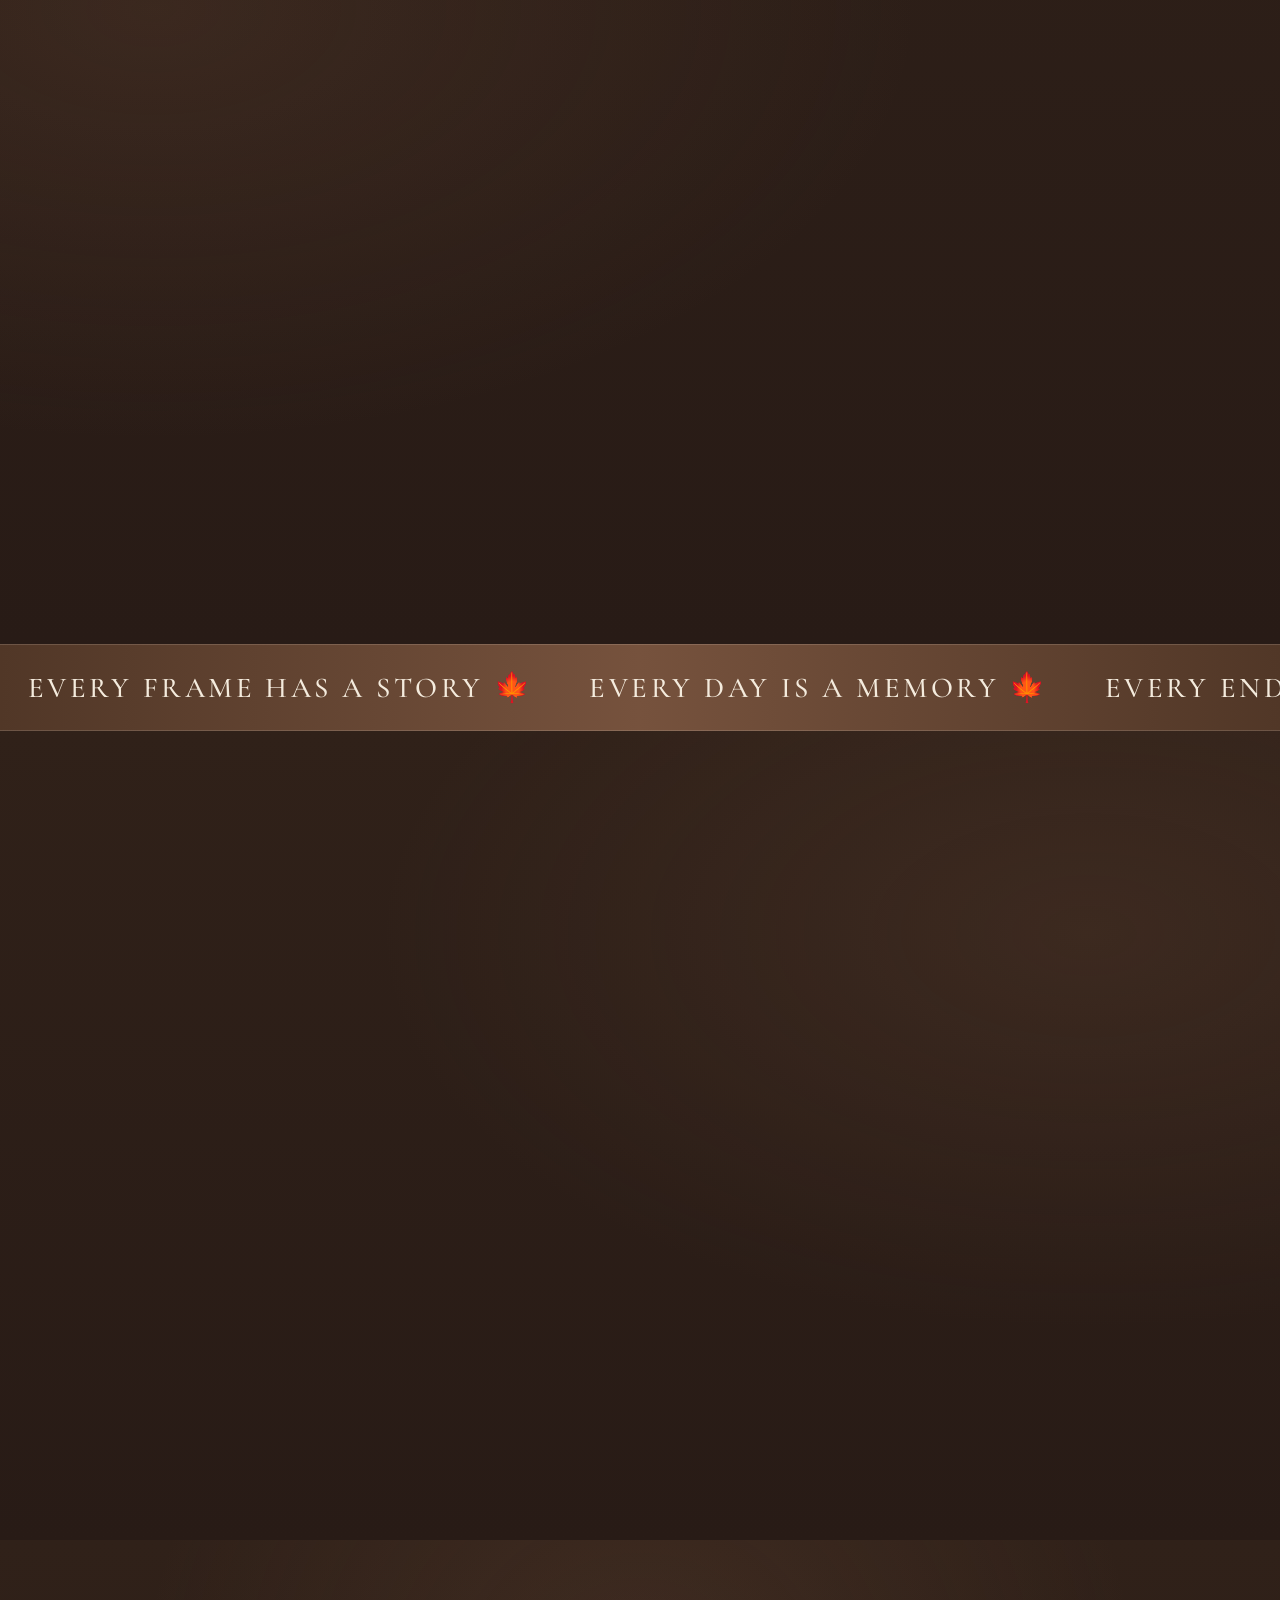
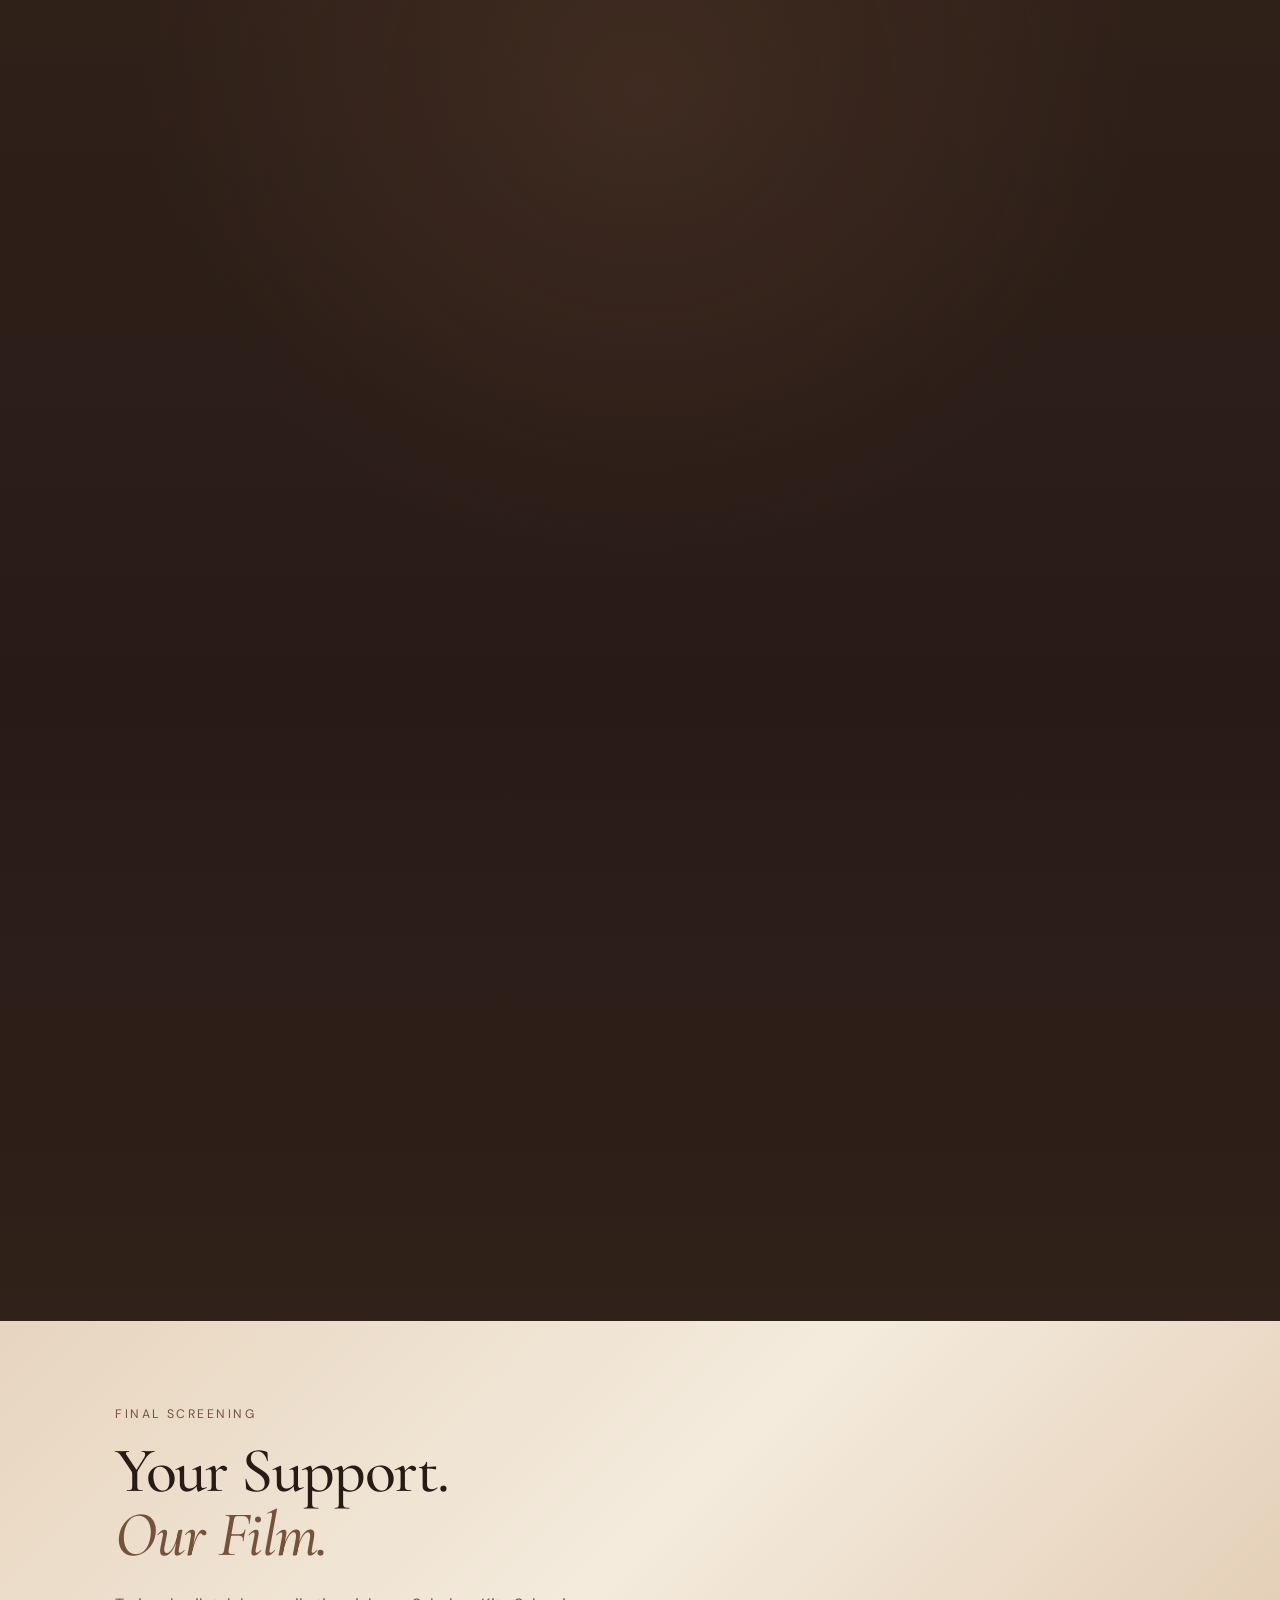
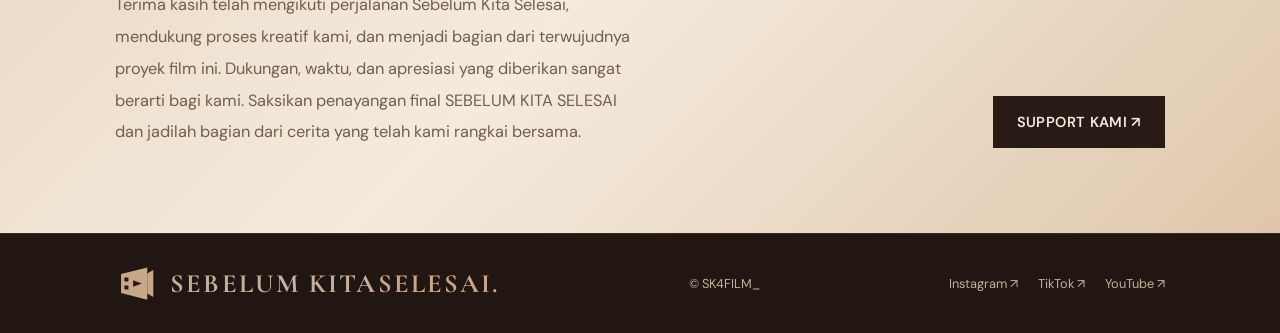
==== commit ddd10b92: "Update ekokreatifkel4.html" ====
--- a/ekokreatifkel4.html
+++ b/ekokreatifkel4.html
@@ -533,34 +533,44 @@
     {
       title: "TikTok — Video 01",
       description: "Ikuti perjalanan film kami.",
-      url: "https://www.tiktok.com/@ekokreatifkel4",
-      thumbnail: "poster-main.png"
+      url: "https://www.tiktok.com/@ekokreatifkel4/video/7696153946854952212",
+      thumbnail: "thumb-01.png"
+      videoId: "7696153946854952212",
+      platform: "tiktok"
     },
     {
       title: "TikTok — Video 02",
       description: "Cerita di balik layar.",
-      url: "https://www.tiktok.com/@ekokreatifkel4",
-      thumbnail: "poster-main.png"
+      url: "https://www.tiktok.com/@ekokreatifkel4/video/7699452672490900757",
+      thumbnail: "thumb-02.png"
+      videoId: "7699452672490900757",
+      platform: "tiktok"
     },
     {
       title: "TikTok — Video 03",
       description: "Momen bersama para pemain.",
       url: "https://www.tiktok.com/@ekokreatifkel4",
       thumbnail: "poster-main.png"
+      platform: "tiktok",
+      comingSoon: true
     }
   ],
   instagram: [
     {
       title: "Reels — Video 01",
       description: "Momen perjalanan produksi.",
-      url: "https://www.instagram.com/sk4film_/",
-      thumbnail: "poster-main.png"
+      url: "https://www.instagram.com/reel/Deb_0b_hg2X/",
+      thumbnail: "thumb-04.png"
+      shortcode: "Deb_0b_hg2X",
+      platform: "instagram"
     },
     {
       title: "Reels — Video 02",
       description: "Kenangan di balik layar.",
-      url: "https://www.instagram.com/sk4film_/",
-      thumbnail: "poster-main.png"
+      url: "https://www.instagram.com/reel/DeyuGlnhiEt/",
+      thumbnail: "thumb-05.png"
+      shortcode: "DeyuGlnhiEt",
+      platform: "instagram"
     },
     {
       title: "Reels — Video 03",
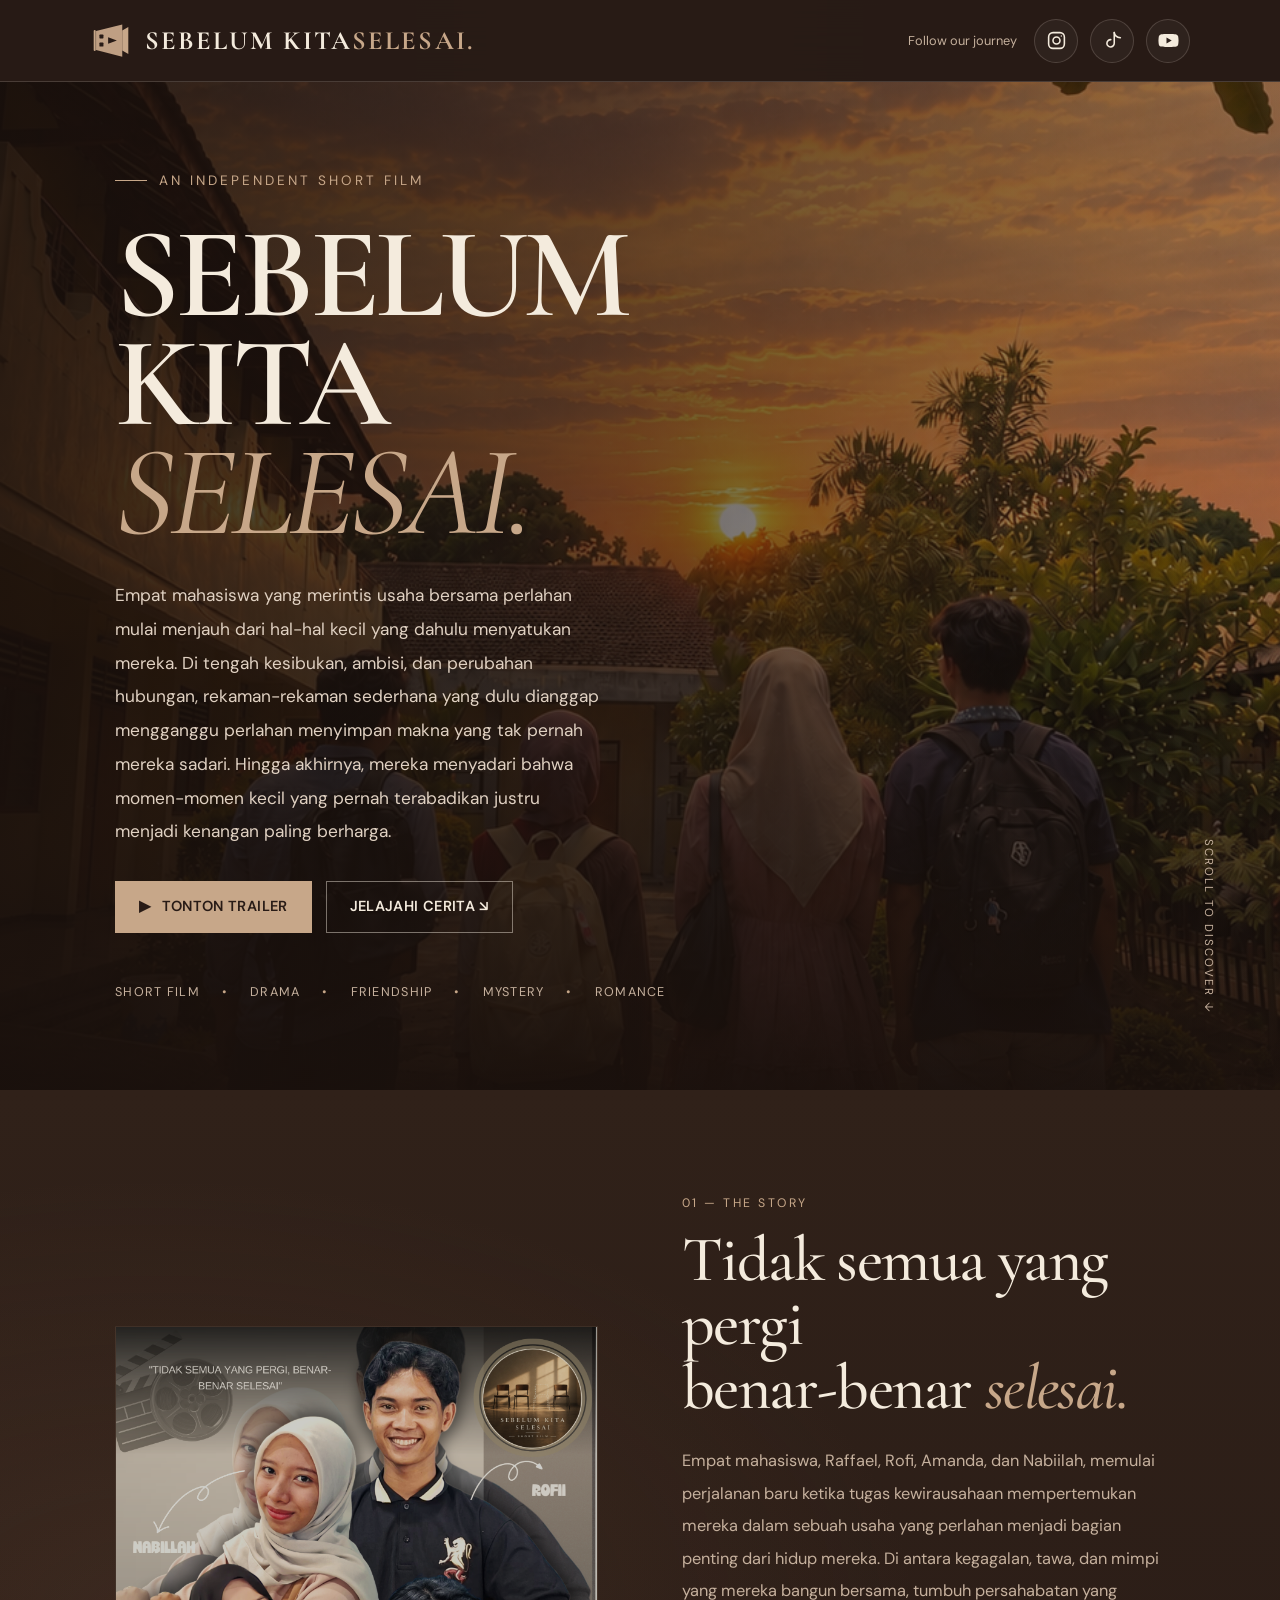
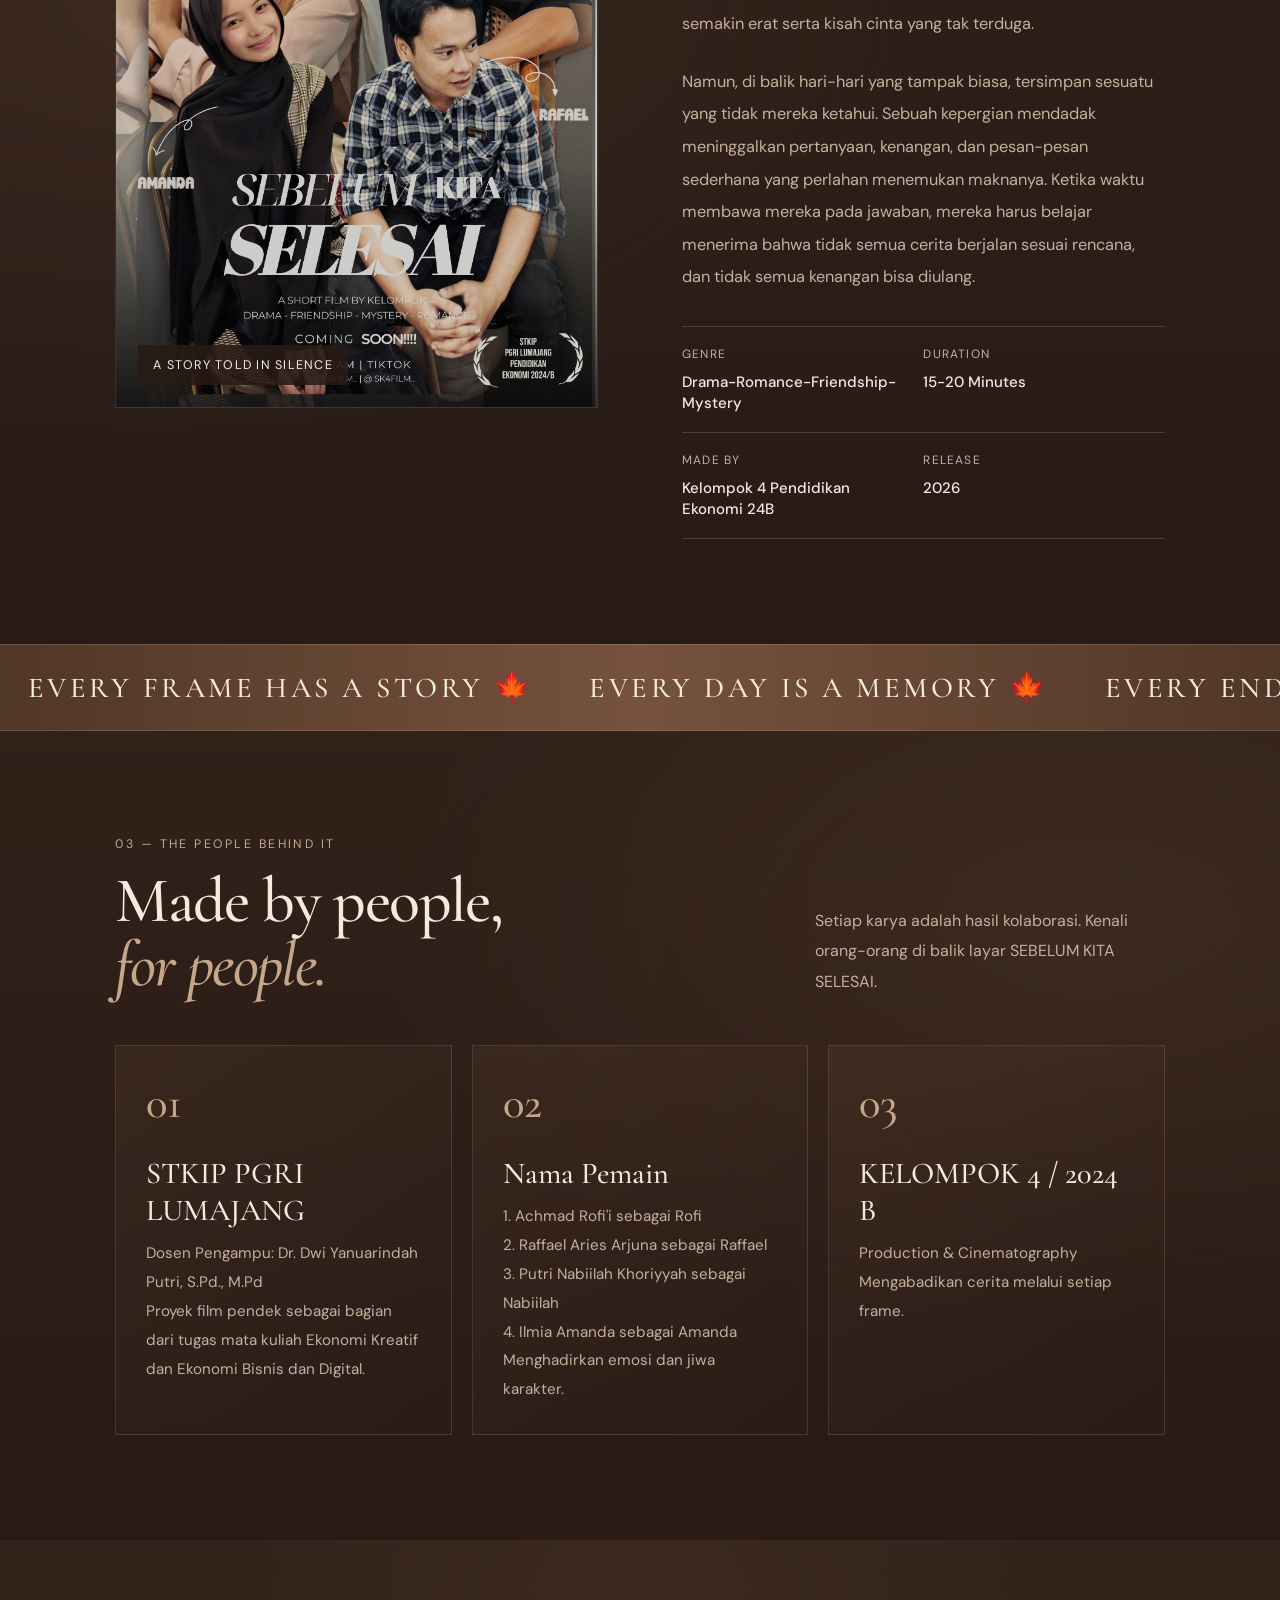
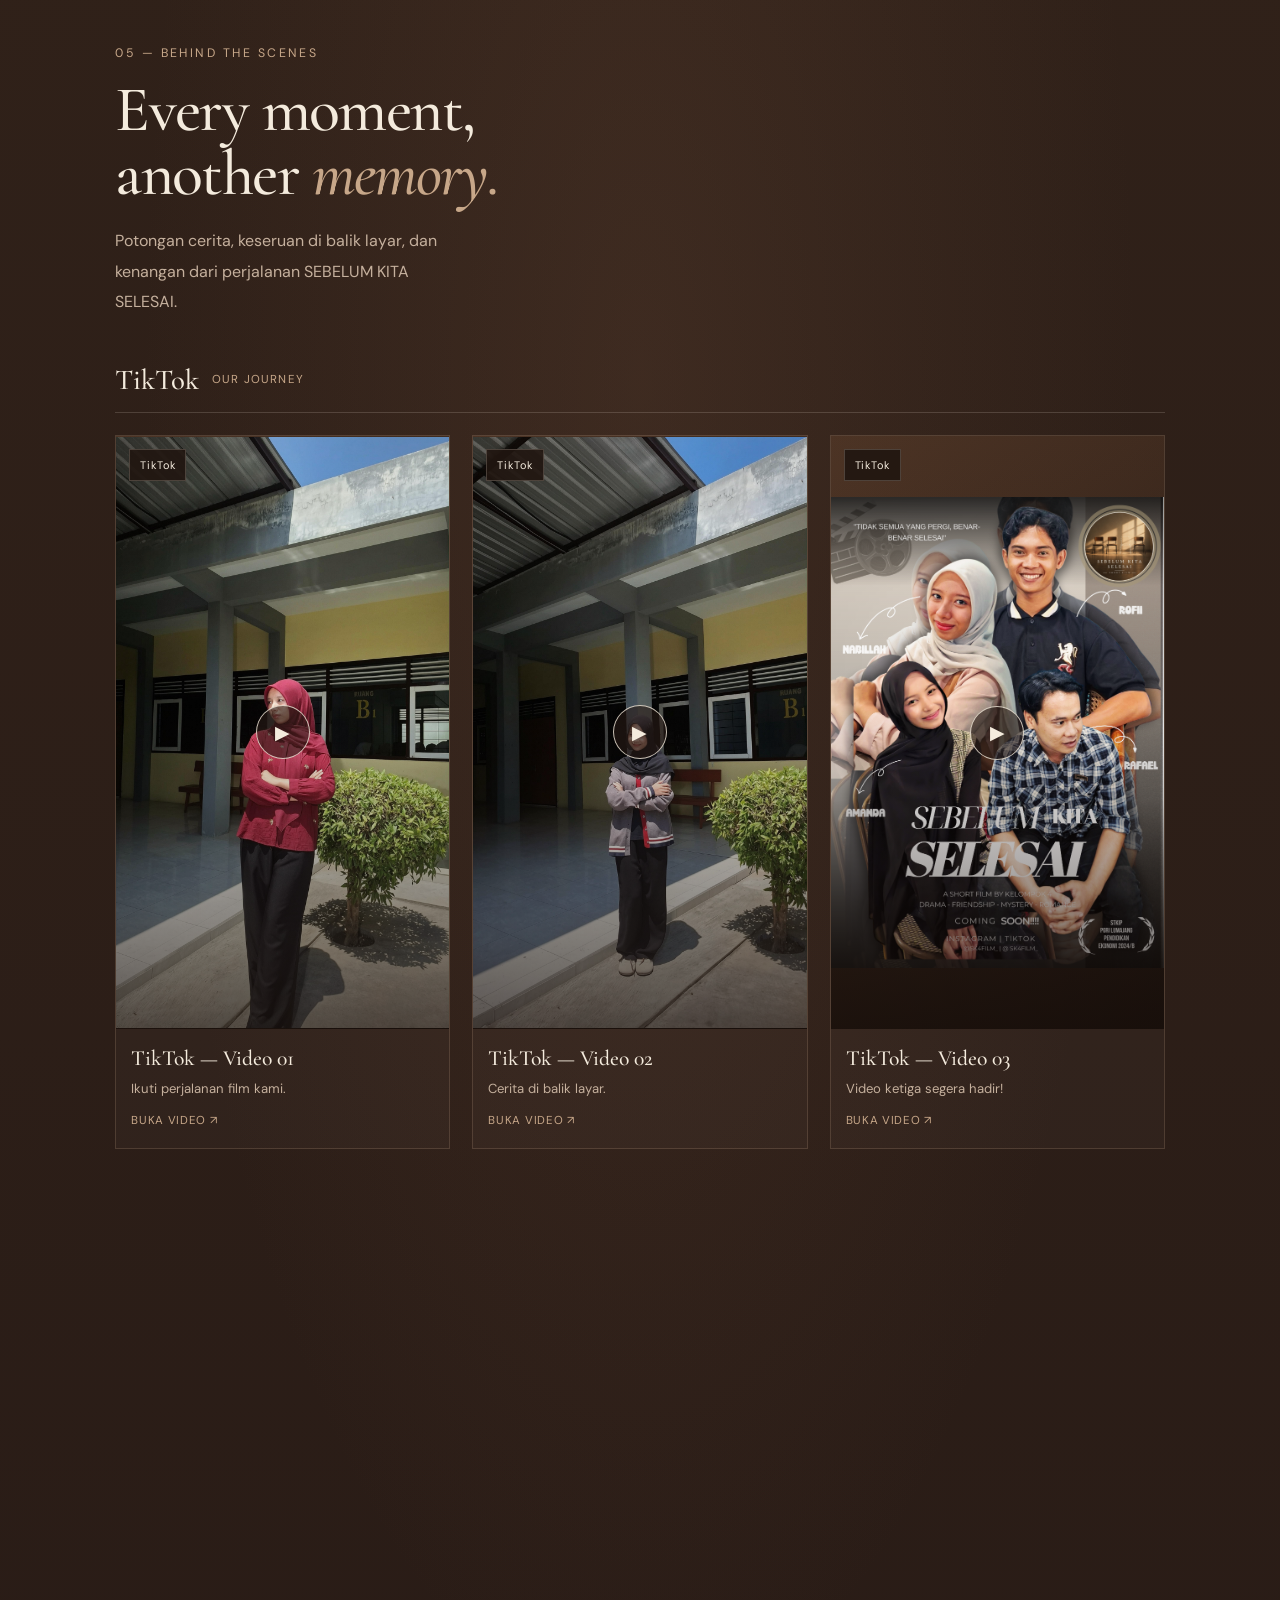
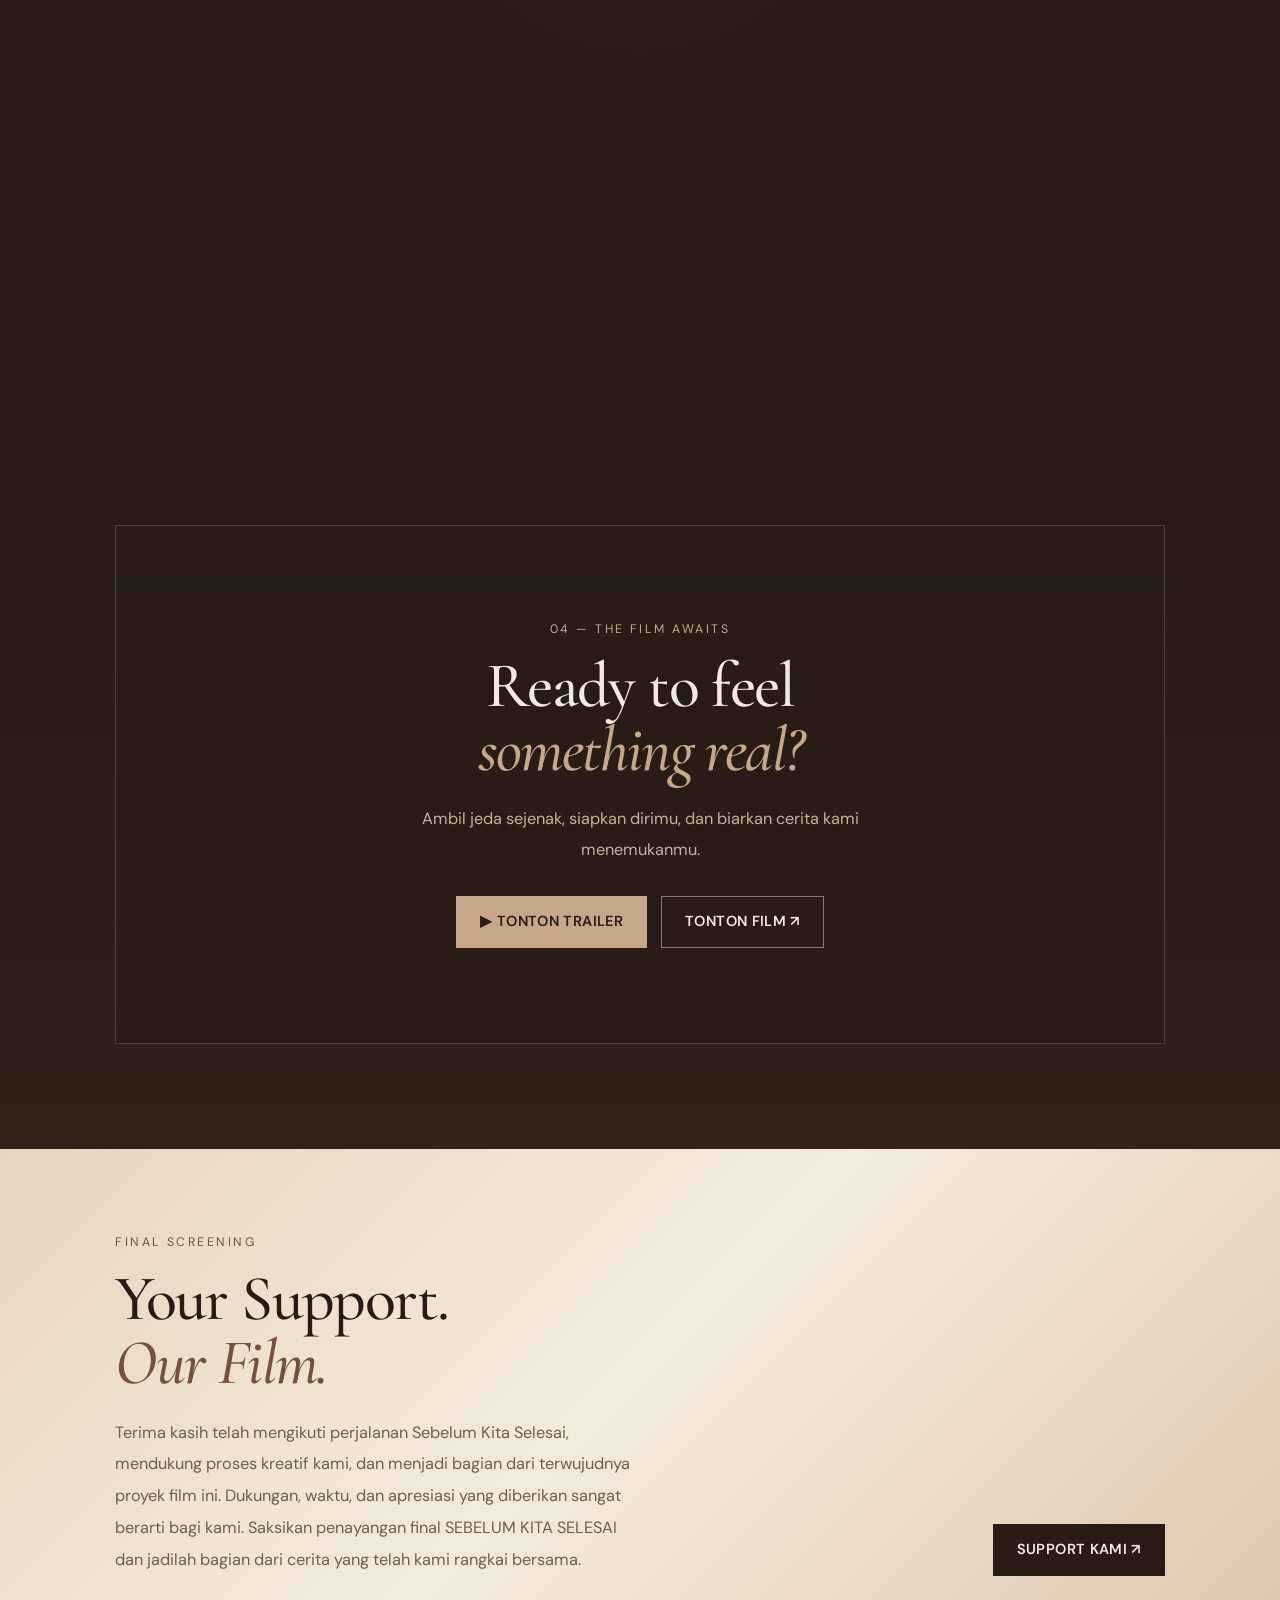
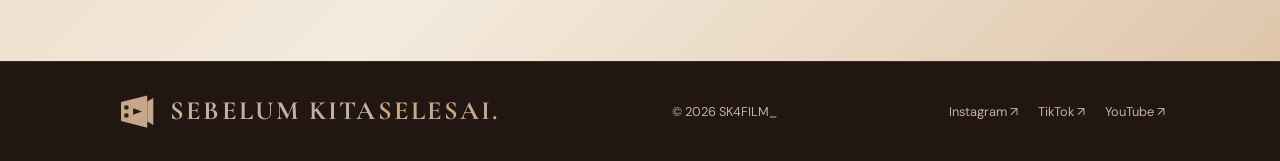
==== commit e78e786d: "Update ekokreatifkel4.html" ====
--- a/ekokreatifkel4.html
+++ b/ekokreatifkel4.html
@@ -528,55 +528,49 @@
    Menggunakan tautan profil agar tidak ada tautan video palsu.
    Thumbnail memakai poster-main.png yang sudah digunakan website.
 */
+
 const GALLERY_VIDEOS = {
   tiktok: [
     {
       title: "TikTok — Video 01",
       description: "Ikuti perjalanan film kami.",
       url: "https://www.tiktok.com/@ekokreatifkel4/video/7696153946854952212",
-      thumbnail: "thumb-01.png"
-      videoId: "7696153946854952212",
-      platform: "tiktok"
+      thumbnail: "thumb-01.jpeg"
     },
     {
       title: "TikTok — Video 02",
       description: "Cerita di balik layar.",
       url: "https://www.tiktok.com/@ekokreatifkel4/video/7699452672490900757",
-      thumbnail: "thumb-02.png"
-      videoId: "7699452672490900757",
-      platform: "tiktok"
+      thumbnail: "thumb-02.jpeg"
     },
     {
       title: "TikTok — Video 03",
-      description: "Momen bersama para pemain.",
+      description: "Video ketiga segera hadir!",
       url: "https://www.tiktok.com/@ekokreatifkel4",
-      thumbnail: "poster-main.png"
-      platform: "tiktok",
+      thumbnail: "poster-main.png",
       comingSoon: true
     }
   ],
+
   instagram: [
     {
       title: "Reels — Video 01",
       description: "Momen perjalanan produksi.",
       url: "https://www.instagram.com/reel/Deb_0b_hg2X/",
-      thumbnail: "thumb-04.png"
-      shortcode: "Deb_0b_hg2X",
-      platform: "instagram"
+      thumbnail: "thumb-04.jpeg"
     },
     {
       title: "Reels — Video 02",
       description: "Kenangan di balik layar.",
       url: "https://www.instagram.com/reel/DeyuGlnhiEt/",
-      thumbnail: "thumb-05.png"
-      shortcode: "DeyuGlnhiEt",
-      platform: "instagram"
+      thumbnail: "thumb-05.jpeg"
     },
     {
       title: "Reels — Video 03",
-      description: "Ikuti kisah kami di Instagram.",
+      description: "Reels ketiga segera hadir!",
       url: "https://www.instagram.com/sk4film_/",
-      thumbnail: "poster-main.png"
+      thumbnail: "poster-film.png",
+      comingSoon: true
     }
   ]
 };
@@ -599,10 +593,20 @@
     const thumb = document.createElement("div");
     thumb.className = "video-thumb";
 
-    const img = document.createElement("img");
-    img.src = item.thumbnail;
-    img.alt = item.title;
-    img.loading = "lazy";
+   
+const img = document.createElement("img");
+
+img.src = item.thumbnail;
+img.alt = item.title;
+img.loading = "lazy";
+
+// Jika thumbnail gagal dimuat, gunakan poster cadangan.
+img.onerror = function () {
+  if (!this.src.endsWith("/poster-main.png")) {
+    this.onerror = null;
+    this.src = "poster-main.png";
+  }
+};
 
     const overlay = document.createElement("div");
     overlay.className = "video-overlay";
